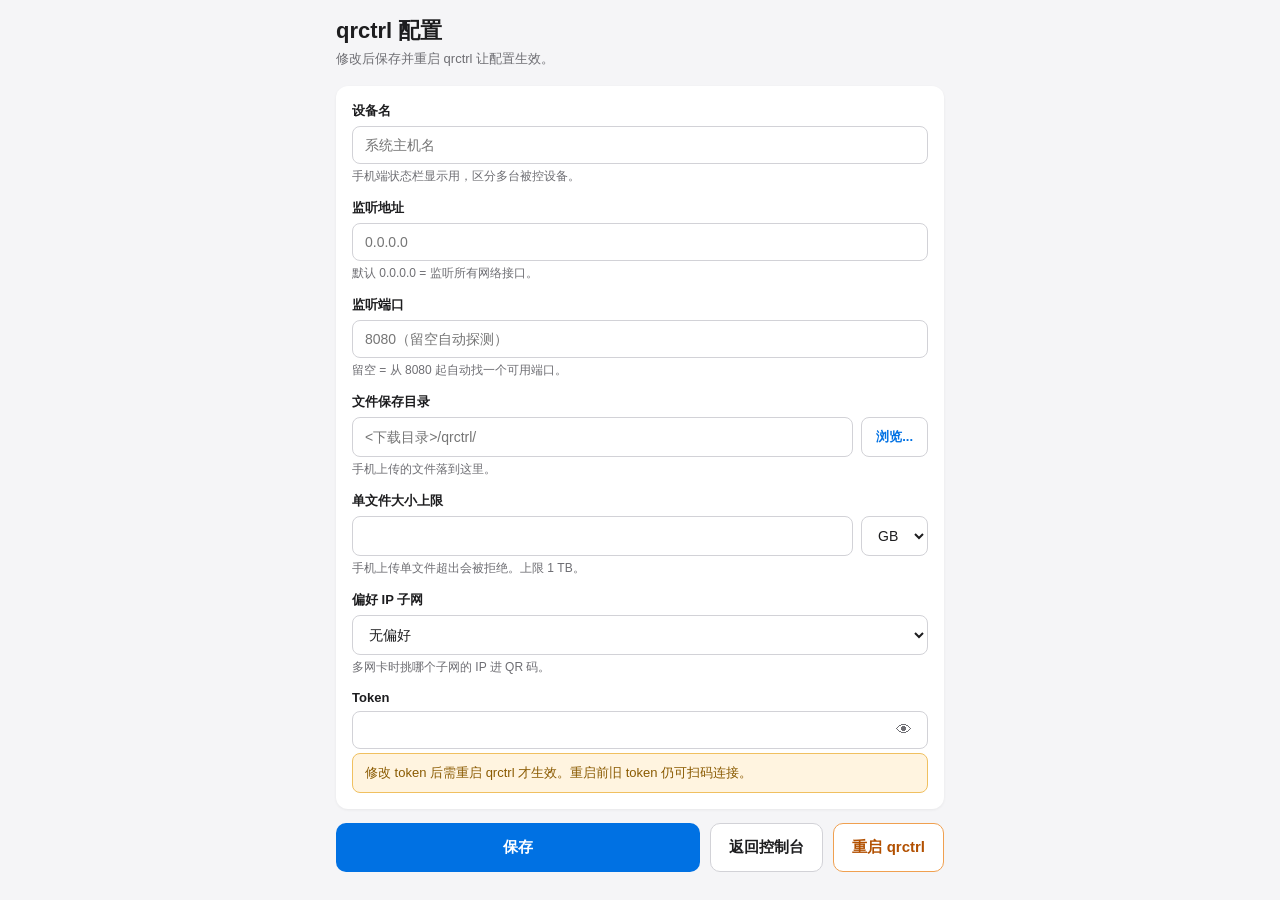
==== static/config.html @ e3c66080 "Add browser-based config page with restart-from-tray support 三层配置合并（built-in → config.toml → CLI），所有" ====
<!DOCTYPE html>
<html lang="zh-CN">
<head>
<meta charset="UTF-8">
<meta name="viewport" content="width=device-width, initial-scale=1.0">
<title>qrctrl 配置</title>
<style>
  * { box-sizing: border-box; margin: 0; padding: 0; }
  html, body { height: 100%; }
  body {
    font-family: -apple-system, BlinkMacSystemFont, "Segoe UI", Roboto, sans-serif;
    background: #f5f5f7;
    color: #1d1d1f;
    padding: 16px;
    max-width: 640px;
    margin: 0 auto;
  }
  h1 { font-size: 22px; margin-bottom: 4px; }
  .sub { color: #6e6e73; font-size: 13px; margin-bottom: 18px; }
  .card {
    background: #fff;
    border-radius: 12px;
    padding: 16px;
    margin-bottom: 14px;
    box-shadow: 0 1px 3px rgba(0,0,0,0.06);
  }
  .field { margin-bottom: 14px; }
  .field:last-child { margin-bottom: 0; }
  label {
    display: block;
    font-size: 13px;
    font-weight: 600;
    color: #1d1d1f;
    margin-bottom: 6px;
  }
  .hint { font-size: 12px; color: #6e6e73; margin-top: 4px; font-weight: 400; }
  input[type=text], input[type=number], input[type=password], select {
    width: 100%;
    padding: 10px 12px;
    border: 1px solid #d2d2d7;
    border-radius: 8px;
    font-size: 14px;
    background: #fff;
    color: #1d1d1f;
    font-family: inherit;
  }
  input:focus, select:focus { outline: none; border-color: #0071e3; }
  input.invalid { border-color: #d33; }
  .row { display: flex; gap: 8px; align-items: stretch; }
  .row > input { flex: 1; }
  .row > .btn-small { flex: 0 0 auto; }
  .btn-small {
    padding: 10px 14px;
    border: 1px solid #d2d2d7;
    background: #fff;
    color: #0071e3;
    font-weight: 600;
    font-size: 13px;
    border-radius: 8px;
    cursor: pointer;
  }
  .btn-small:active { background: #f0f0f5; }
  .btn-small:disabled { background: #f0f0f5; color: #aaa; cursor: not-allowed; border-color: #e5e5ea; }
  .inline-unit {
    display: flex; gap: 8px;
  }
  .inline-unit input { flex: 1; }
  .inline-unit select { flex: 0 0 auto; width: auto; }
  .token-row { position: relative; }
  .token-row .toggle {
    position: absolute;
    right: 8px; top: 50%;
    transform: translateY(-50%);
    background: none; border: none; cursor: pointer;
    font-size: 16px; color: #6e6e73;
    padding: 4px 8px;
  }
  .warning {
    background: #fff4e0;
    border: 1px solid #f0c060;
    color: #8a5a00;
    padding: 10px 12px;
    border-radius: 8px;
    font-size: 13px;
    margin-top: 4px;
  }
  .actions { display: flex; gap: 10px; margin-top: 4px; }
  .btn-primary {
    flex: 1;
    padding: 14px;
    background: #0071e3;
    color: #fff;
    border: none;
    border-radius: 10px;
    font-size: 15px;
    font-weight: 600;
    cursor: pointer;
  }
  .btn-primary:active { background: #005bb5; }
  .btn-primary:disabled { background: #aaa; cursor: not-allowed; }
  .btn-secondary {
    flex: 0 0 auto;
    padding: 14px 18px;
    background: #fff;
    color: #1d1d1f;
    border: 1px solid #d2d2d7;
    border-radius: 10px;
    font-size: 15px;
    font-weight: 600;
    text-decoration: none;
    display: inline-flex;
    align-items: center;
  }
  .btn-warning {
    flex: 0 0 auto;
    padding: 14px 18px;
    background: #fff;
    color: #b25000;
    border: 1px solid #f0a050;
    border-radius: 10px;
    font-size: 15px;
    font-weight: 600;
    cursor: pointer;
  }
  .btn-warning:hover { background: #fff4eb; }
  .btn-warning:disabled { color: #aaa; border-color: #ddd; background: #fafafa; cursor: not-allowed; }
  .banner {
    padding: 12px 14px;
    border-radius: 10px;
    background: #fff8d6;
    border: 1px solid #f0c060;
    color: #6a4a00;
    font-size: 13px;
    margin-bottom: 14px;
    display: none;
    line-height: 1.6;
  }
  .banner.show { display: block; }
  .banner a { color: #0071e3; word-break: break-all; }
  .banner .url { display: block; margin-top: 6px; font-family: ui-monospace, monospace; font-size: 12px; }

  /* 目录选择模态 */
  .modal-bg {
    position: fixed; inset: 0;
    background: rgba(0,0,0,0.4);
    display: none;
    z-index: 100;
    align-items: center;
    justify-content: center;
  }
  .modal-bg.show { display: flex; }
  .modal {
    background: #fff;
    border-radius: 12px;
    width: 90%; max-width: 540px;
    max-height: 80vh;
    display: flex;
    flex-direction: column;
    overflow: hidden;
  }
  .modal-header {
    padding: 10px 16px;
    border-bottom: 1px solid #e5e5ea;
    font-size: 14px;
    overflow-x: auto;
    overflow-y: hidden; /* 面包屑单行；overflow-x: auto 会把 visible 强制成 auto，需显式 hidden 避免误出纵向滚动条 */
    white-space: nowrap;
    display: flex;
    align-items: center;
    min-height: 28px;
  }
  #modal-breadcrumb { display: inline-flex; gap: 2px; align-items: center; }
  #modal-breadcrumb a {
    color: #0071e3; cursor: pointer; text-decoration: none;
    font-size: 13px;
    padding: 4px 8px;
    border-radius: 6px;
    transition: background 0.12s;
    user-select: none;
  }
  #modal-breadcrumb a:hover { background: #e8f1ff; }
  #modal-breadcrumb a:active { background: #d4e4ff; }
  /* 「此电脑」根入口：稍微突出，跟普通路径段区分 */
  #modal-breadcrumb a.root-link {
    font-weight: 600;
  }
  #modal-breadcrumb .sep { color: #aaa; font-size: 12px; padding: 0 2px; }
  .modal-body {
    flex: 1; overflow-y: auto;
    padding: 4px 0;
  }
  .dir-entry {
    padding: 12px 16px;
    font-size: 14px;
    cursor: pointer;
    display: flex;
    align-items: center;
    gap: 8px;
    border-bottom: 1px solid #f0f0f5;
  }
  .dir-entry:hover { background: #f0f0f5; }
  .dir-entry .icon { color: #6e6e73; }
  .dir-entry.empty { color: #999; cursor: default; }
  .dir-entry.empty:hover { background: transparent; }
  .modal-footer {
    padding: 12px 16px;
    border-top: 1px solid #e5e5ea;
    display: flex;
    gap: 10px;
    justify-content: space-between;
    align-items: center;
  }
  .modal-current {
    font-size: 12px; color: #6e6e73;
    flex: 1;
    overflow: hidden;
    text-overflow: ellipsis;
    white-space: nowrap;
  }
  .modal-actions { display: flex; gap: 8px; }
  .toast {
    position: fixed;
    bottom: 24px;
    left: 50%;
    transform: translateX(-50%);
    background: rgba(0,0,0,0.85);
    color: #fff;
    padding: 10px 18px;
    border-radius: 22px;
    font-size: 13px;
    z-index: 200;
    opacity: 0;
    transition: opacity 0.2s;
    pointer-events: none;
  }
  .toast.show { opacity: 1; }
</style>
</head>
<body>
<h1>qrctrl 配置</h1>
<div class="sub">修改后保存并重启 qrctrl 让配置生效。</div>

<div id="banner" class="banner"></div>

<div class="card">
  <div class="field">
    <label for="f-name">设备名</label>
    <input type="text" id="f-name" placeholder="系统主机名">
    <div class="hint">手机端状态栏显示用，区分多台被控设备。</div>
  </div>

  <div class="field">
    <label for="f-addr">监听地址</label>
    <input type="text" id="f-addr" placeholder="0.0.0.0">
    <div class="hint">默认 0.0.0.0 = 监听所有网络接口。</div>
  </div>

  <div class="field">
    <label for="f-port">监听端口</label>
    <input type="number" id="f-port" placeholder="8080（留空自动探测）" min="1" max="65535">
    <div class="hint" id="port-hint">留空 = 从 8080 起自动找一个可用端口。</div>
  </div>

  <div class="field">
    <label for="f-save-dir">文件保存目录</label>
    <div class="row">
      <input type="text" id="f-save-dir" placeholder="<下载目录>/qrctrl/">
      <button type="button" class="btn-small" id="browse-btn">浏览...</button>
    </div>
    <div class="hint">手机上传的文件落到这里。</div>
  </div>

  <div class="field">
    <label for="f-max-size">单文件大小上限</label>
    <div class="inline-unit">
      <input type="number" id="f-max-size" min="1">
      <select id="f-max-unit">
        <option value="KB">KB</option>
        <option value="MB">MB</option>
        <option value="GB" selected>GB</option>
      </select>
    </div>
    <div class="hint">手机上传单文件超出会被拒绝。上限 1 TB。</div>
  </div>

  <div class="field">
    <label for="f-prefer-ip">偏好 IP 子网</label>
    <select id="f-prefer-ip">
      <option value="">无偏好</option>
    </select>
    <div class="hint">多网卡时挑哪个子网的 IP 进 QR 码。</div>
  </div>

  <div class="field">
    <label for="f-token">Token</label>
    <div class="token-row">
      <input type="text" id="f-token" autocomplete="off" autocorrect="off" spellcheck="false" style="padding-right: 40px;">
      <button type="button" class="toggle" id="token-toggle">👁</button>
    </div>
    <div class="warning">修改 token 后需重启 qrctrl 才生效。重启前旧 token 仍可扫码连接。</div>
  </div>
</div>

<div class="actions">
  <button type="button" class="btn-primary" id="save-btn">保存</button>
  <a class="btn-secondary" id="back-link">返回控制台</a>
  <button type="button" class="btn-warning" id="restart-btn">重启 qrctrl</button>
</div>

<!-- 目录选择模态 -->
<div class="modal-bg" id="dir-modal">
  <div class="modal">
    <div class="modal-header" id="modal-breadcrumb"></div>
    <div class="modal-body" id="modal-entries"></div>
    <div class="modal-footer">
      <div class="modal-current" id="modal-current"></div>
      <div class="modal-actions">
        <button type="button" class="btn-small" id="modal-cancel">取消</button>
        <button type="button" class="btn-small" id="modal-select" style="background:#0071e3;color:#fff;border-color:#0071e3;">选择此目录</button>
      </div>
    </div>
  </div>
</div>

<div class="toast" id="toast"></div>

<script>
const initialToken = new URLSearchParams(location.search).get('t') || '';
let currentToken = initialToken;
let modalCurrentPath = null;

function showToast(msg, ms = 1800) {
  const el = document.getElementById('toast');
  el.textContent = msg;
  el.classList.add('show');
  clearTimeout(showToast._t);
  showToast._t = setTimeout(() => el.classList.remove('show'), ms);
}

function apiUrl(path, params = {}) {
  const u = new URL(path, location.origin);
  params.t = currentToken;
  for (const [k, v] of Object.entries(params)) {
    if (v !== undefined && v !== null) u.searchParams.set(k, v);
  }
  return u.toString();
}

async function fetchJson(url, opts) {
  const res = await fetch(url, opts);
  if (res.status === 401) {
    showToast('Token 失效，请从托盘菜单重新打开配置页');
    throw new Error('unauthorized');
  }
  return res;
}

// 把字节转成 {value, unit}，方便回填表单
function bytesToUnit(bytes) {
  if (bytes >= 1024 * 1024 * 1024 && bytes % (1024 * 1024 * 1024) === 0) {
    return { value: bytes / (1024 * 1024 * 1024), unit: 'GB' };
  }
  if (bytes >= 1024 * 1024 && bytes % (1024 * 1024) === 0) {
    return { value: bytes / (1024 * 1024), unit: 'MB' };
  }
  if (bytes >= 1024 && bytes % 1024 === 0) {
    return { value: bytes / 1024, unit: 'KB' };
  }
  return { value: bytes, unit: 'B' };
}

function unitToBytes(value, unit) {
  const v = Number(value);
  if (!Number.isFinite(v) || v <= 0) return 0;
  switch (unit) {
    case 'KB': return Math.floor(v * 1024);
    case 'MB': return Math.floor(v * 1024 * 1024);
    case 'GB': return Math.floor(v * 1024 * 1024 * 1024);
    default:   return Math.floor(v);
  }
}

async function loadConfig() {
  try {
    const res = await fetchJson(apiUrl('/api/config'));
    const cfg = await res.json();
    document.getElementById('f-name').value = cfg.name || '';
    document.getElementById('f-addr').value = cfg.addr || '';
    document.getElementById('f-port').value = cfg.port || '';
    document.getElementById('f-save-dir').value = cfg.save_dir || '';
    const ms = bytesToUnit(cfg.max_size || 0);
    document.getElementById('f-max-size').value = ms.value;
    document.getElementById('f-max-unit').value = ms.unit;
    document.getElementById('f-token').value = cfg.token || '';
    // prefer_ip 选中（loadLocalIps 已填充选项）
    const prefSel = document.getElementById('f-prefer-ip');
    const pref = cfg.prefer_ip || '';
    if (!pref || [...prefSel.options].some(o => o.value === pref)) {
      prefSel.value = pref;
    }
  } catch (e) {
    console.error(e);
  }
}

async function loadLocalIps(selectedPref) {
  try {
    const res = await fetchJson(apiUrl('/api/local_ips'));
    const ifs = await res.json();
    const sel = document.getElementById('f-prefer-ip');
    const cur = selectedPref || sel.value;
    sel.innerHTML = '<option value="">无偏好</option>';
    // 列出所有接口（不去重）：网卡名 + IP + CIDR，让用户一眼挑出想要的网卡。
    // 多个 IP 共享同一 prefer 前缀时它们指向同一个值（前缀过滤），但展示分开便于识别。
    for (const f of ifs) {
      const opt = document.createElement('option');
      opt.value = f.prefer;
      opt.textContent = `${f.name}  ·  ${f.ip}  (${f.cidr})`;
      sel.appendChild(opt);
    }
    if (cur && [...sel.options].some(o => o.value === cur)) {
      sel.value = cur;
    }
  } catch (e) {
    console.error(e);
  }
}

// ============= 端口可用性预检 =============
async function checkPort() {
  const portEl = document.getElementById('f-port');
  const hintEl = document.getElementById('port-hint');
  const addr = document.getElementById('f-addr').value.trim() || '0.0.0.0';
  const port = portEl.value.trim();
  if (!port) {
    portEl.classList.remove('invalid');
    hintEl.textContent = '留空 = 从 8080 起自动找一个可用端口。';
    hintEl.style.color = '';
    return;
  }
  try {
    const res = await fetchJson(apiUrl('/api/check_port', { addr, port }));
    const data = await res.json();
    if (data.free) {
      portEl.classList.remove('invalid');
      if (data.self) {
        hintEl.textContent = '当前 qrctrl 正在使用此端口';
        hintEl.style.color = '#6e6e73';
      } else {
        hintEl.textContent = '可用 ✓';
        hintEl.style.color = '#2cb24a';
      }
    } else {
      portEl.classList.add('invalid');
      hintEl.textContent = '该端口已被占用或权限不足';
      hintEl.style.color = '#d33';
    }
  } catch (e) { /* 忽略 */ }
}

// ============= 目录选择模态 =============
async function openDirPicker() {
  document.getElementById('dir-modal').classList.add('show');
  await navigateDir(null);
}

async function navigateDir(path) {
  try {
    const params = {};
    if (path) params.path = path;
    const res = await fetchJson(apiUrl('/api/list_dir', params));
    const data = await res.json();
    const isRoots = data.is_roots === true;

    // roots 视图下不更新 modalCurrentPath——「选择此目录」按钮也禁用，
    // 因为 roots 本身不是有效目录。保留上次的具体路径以便用户返回。
    if (!isRoots) {
      modalCurrentPath = data.current;
    }
    document.getElementById('modal-current').textContent = isRoots ? '此电脑' : data.current;
    // 选择按钮：roots 视图下禁用
    document.getElementById('modal-select').disabled = isRoots;

    // 面包屑（类 Finder 风格：用 › 分隔）
    const bcEl = document.getElementById('modal-breadcrumb');
    bcEl.innerHTML = '';

    // 分隔符工具：在两个元素之间插一个「 › 」
    const pushSep = () => {
      const s = document.createElement('span');
      s.className = 'sep';
      s.textContent = ' › ';
      bcEl.appendChild(s);
    };

    // 最前的「此电脑」入口（跨平台统一文案）
    const rootLink = document.createElement('a');
    rootLink.className = 'root-link';
    rootLink.textContent = '💻 此电脑';
    rootLink.onclick = (e) => { e.preventDefault(); navigateDir('roots'); };
    bcEl.appendChild(rootLink);

    if (!isRoots) {
      const isWin = data.current.includes('\\') || /^[A-Z]:/i.test(data.current);
      const sepChar = isWin ? '\\' : '/';
      const parts = data.current.split(/[\\/]/).filter(Boolean);

      // 逐段构造面包屑。Windows: parts[0] = "D:"，acc 起步 "D:\\"；
      // Unix: 第一个段是根下的第一级目录，acc 起步 "/<part>"。
      let acc = isWin ? (parts[0] + '\\') : '';
      for (let i = 0; i < parts.length; i++) {
        if (i > 0) {
          acc = acc.replace(/[\\/]$/, '') + sepChar + parts[i];
        } else if (!isWin) {
          acc = '/' + parts[i];
        }
        pushSep();
        const a = document.createElement('a');
        a.textContent = parts[i];
        const target = acc;
        a.onclick = (e) => { e.preventDefault(); navigateDir(target); };
        bcEl.appendChild(a);
      }
    }

    // 条目
    const bodyEl = document.getElementById('modal-entries');
    bodyEl.innerHTML = '';

    if (isRoots) {
      // 列盘符（Windows）或 `/`（Unix）。每个 entry 自带 path 字段。
      if (data.entries.length === 0) {
        const empty = document.createElement('div');
        empty.className = 'dir-entry empty';
        empty.textContent = '（未检测到可用盘符）';
        bodyEl.appendChild(empty);
      }
      for (const e of data.entries) {
        const el = document.createElement('div');
        el.className = 'dir-entry';
        el.innerHTML = '<span class="icon">💽</span> ' + e.name;
        el.onclick = () => navigateDir(e.path);
        bodyEl.appendChild(el);
      }
      return;
    }

    // 上级目录
    if (data.parent) {
      const el = document.createElement('div');
      el.className = 'dir-entry';
      el.innerHTML = '<span class="icon">📂</span> ..';
      el.onclick = () => navigateDir(data.parent);
      bodyEl.appendChild(el);
    }
    if (data.entries.length === 0 && !data.parent) {
      const empty = document.createElement('div');
      empty.className = 'dir-entry empty';
      empty.textContent = '（空）';
      bodyEl.appendChild(empty);
    }
    const isWin = data.current.includes('\\') || /^[A-Z]:/i.test(data.current);
    const sepChar = isWin ? '\\' : '/';
    for (const e of data.entries) {
      const el = document.createElement('div');
      el.className = 'dir-entry';
      el.innerHTML = '<span class="icon">📁</span> ' + e.name;
      el.onclick = () => navigateDir(data.current + sepChar + e.name);
      bodyEl.appendChild(el);
    }
  } catch (e) {
    showToast('读取目录失败');
  }
}

function closeDirPicker() {
  document.getElementById('dir-modal').classList.remove('show');
}

function selectDir() {
  if (modalCurrentPath) {
    document.getElementById('f-save-dir').value = modalCurrentPath;
  }
  closeDirPicker();
}

// ============= 收集表单 → POST =============
async function saveConfig() {
  const portRaw = document.getElementById('f-port').value.trim();
  const cfg = {
    name: document.getElementById('f-name').value.trim() || null,
    addr: document.getElementById('f-addr').value.trim() || null,
    port: portRaw ? Number(portRaw) : null,
    save_dir: document.getElementById('f-save-dir').value.trim() || null,
    max_size: unitToBytes(
      document.getElementById('f-max-size').value,
      document.getElementById('f-max-unit').value
    ),
    token: document.getElementById('f-token').value.trim() || null,
    prefer_ip: document.getElementById('f-prefer-ip').value || null,
  };

  const saveBtn = document.getElementById('save-btn');
  saveBtn.disabled = true;
  saveBtn.textContent = '保存中...';
  try {
    const res = await fetchJson(apiUrl('/api/config'), {
      method: 'POST',
      headers: { 'Content-Type': 'application/json' },
      body: JSON.stringify(cfg),
    });
    const data = await res.json();
    if (!data.ok) {
      showToast('保存失败：' + (data.error || '未知错误'), 3000);
      return;
    }
    // 所有字段都不 live-apply——只写文件，下次启动才生效。
    // 不再回 new_token：之前 token 改了会换前端内存里的 currentToken，
    // 但 state.token 不可变、后端鉴权仍用旧 token，导致后续 fetch 401。
    // 统一重启生效消除这个 bug。
    const banner = document.getElementById('banner');
    banner.innerHTML = '已保存。<strong>请点击「重启 qrctrl」让所有配置（包括 token）生效。</strong>重启前当前会话仍用旧配置工作。';
    banner.classList.add('show');
    showToast('已保存，请重启 qrctrl');
  } catch (e) {
    showToast('网络错误');
  } finally {
    saveBtn.disabled = false;
    saveBtn.textContent = '保存';
  }
}

// ============= 重启 qrctrl =============
// 流程：POST /api/restart → server 触发 tray 退出 + 自己 graceful shutdown →
// main 检测到 restart_flag=true 后 spawn 新进程接管 → 新进程 bind 同端口。
// fetch 大概率会因为 server 关闭而失败，这是预期内的。
// 之后轮询 /api/config 直到拿到任何 HTTP 响应（200 或 401）就算服务器回来了：
// - 200：旧 token 仍有效（用户没改 token 或改了又改回来）→ 自动刷新页面
// - 401：服务器回来了但旧 token 失效（用户改了 token）→ 提示用托盘菜单重进
async function restartQrctrl() {
  if (!confirm('确定要重启 qrctrl 吗？重启期间手机端会短暂断连，此页面也会暂时无响应。')) {
    return;
  }
  const restartBtn = document.getElementById('restart-btn');
  restartBtn.disabled = true;
  restartBtn.textContent = '正在重启...';

  const banner = document.getElementById('banner');
  banner.innerHTML = '<strong>正在重启 qrctrl...</strong>页面将在几秒后自动恢复。';
  banner.classList.add('show');

  // 发起重启请求（fetch 会因为 server 关闭而失败，预期内）
  try {
    await fetch(apiUrl('/api/restart'), { method: 'POST', cache: 'no-store' });
  } catch (e) {
    // 预期内：server 关闭导致 fetch 失败
  }

  // 给老进程退出 + 新进程 spawn + bind 一点时间，再开始轮询
  await new Promise(r => setTimeout(r, 1200));

  // 轮询上限 30 秒；只要拿到任何 HTTP 响应就说明服务器回来了
  const deadline = Date.now() + 30000;
  while (Date.now() < deadline) {
    try {
      const res = await fetch(apiUrl('/api/config'), { cache: 'no-store' });
      if (res.status === 200) {
        banner.innerHTML = '<strong>重启完成。</strong>正在刷新页面...';
        setTimeout(() => location.reload(), 500);
        return;
      }
      if (res.status === 401) {
        // 服务器回来了但 URL 里的 token 失效（用户改过 token）
        banner.innerHTML = '<strong>重启完成。</strong>Token 已变更，请通过托盘菜单「配置...」或重新扫码进入配置页。';
        restartBtn.textContent = '已重启';
        return;
      }
      // 其他状态码不应该出现，继续轮询
    } catch (e) {
      // 服务器还没起来，继续等
    }
    await new Promise(r => setTimeout(r, 1000));
  }

  banner.innerHTML = '<strong>重启超时。</strong>30 秒内未检测到 qrctrl 恢复，请检查托盘图标是否存在，或手动重新启动。';
  restartBtn.disabled = false;
  restartBtn.textContent = '重启 qrctrl';
}

// ============= 初始化 =============
function bindEvents() {
  document.getElementById('browse-btn').onclick = openDirPicker;
  document.getElementById('modal-cancel').onclick = closeDirPicker;
  document.getElementById('modal-select').onclick = selectDir;
  document.getElementById('save-btn').onclick = saveConfig;
  document.getElementById('restart-btn').onclick = restartQrctrl;
  document.getElementById('f-port').addEventListener('blur', checkPort);
  document.getElementById('f-addr').addEventListener('blur', checkPort);
  document.getElementById('token-toggle').onclick = () => {
    const el = document.getElementById('f-token');
    el.type = el.type === 'password' ? 'text' : 'password';
  };
  // 默认隐藏 token
  document.getElementById('f-token').type = 'password';
}

window.addEventListener('DOMContentLoaded', async () => {
  // 返回控制台链接（用初始 token，保存后如改了 token 会被 saveConfig 更新）
  const backUrl = new URL(location.pathname.replace('/config', '/'), location.origin);
  backUrl.searchParams.set('t', initialToken);
  document.getElementById('back-link').href = backUrl.toString();

  bindEvents();

  // 串行：先拉候选 IP 填充下拉框，再拉当前配置回填（确保 prefer_ip 选中状态不丢）
  await loadLocalIps();
  await loadConfig();
});
</script>
</body>
</html>
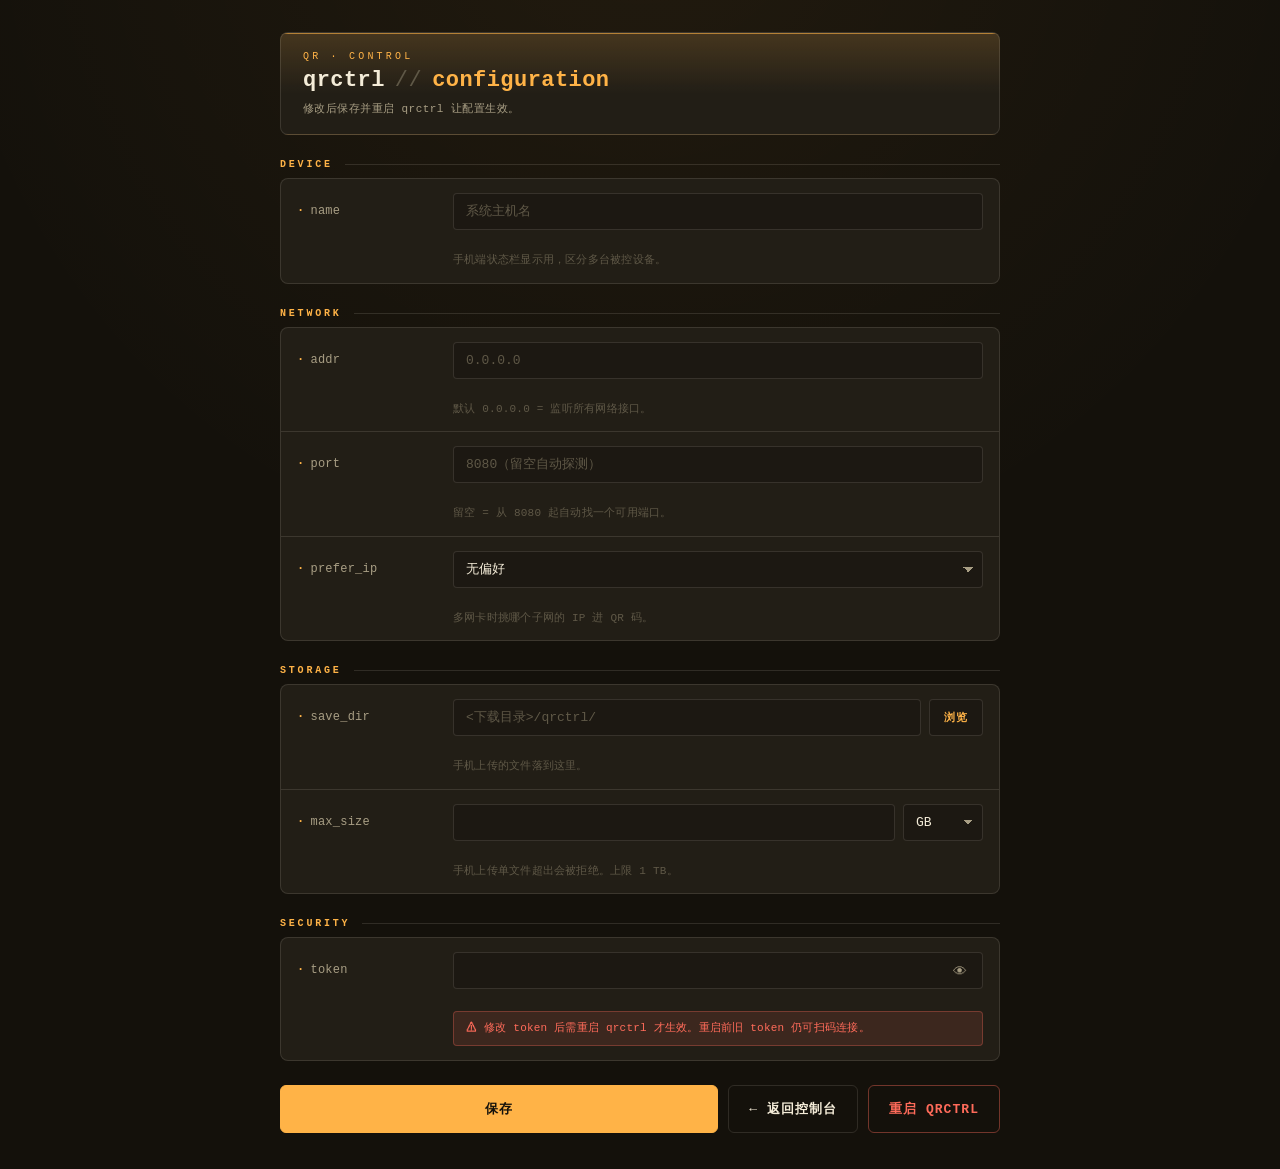
==== commit 1f9f9c40: "Redesign UI with Phosphor Terminal theme and dark/light toggle - New visual language: dark amber-on-" ====
--- a/static/config.html
+++ b/static/config.html
@@ -1,148 +1,468 @@
 <!DOCTYPE html>
-<html lang="zh-CN">
+<html lang="zh-CN" data-theme="__THEME__">
 <head>
 <meta charset="UTF-8">
 <meta name="viewport" content="width=device-width, initial-scale=1.0">
-<title>qrctrl 配置</title>
+<meta name="theme-color" content="#14110B">
+<title>qrctrl · CONFIG</title>
+<script>
+// 首屏主题解析（与 index.html 同思路）：服务端注入 __THEME__，"system" 在前端 resolve，
+// 避免闪烁。后续 loadConfig 拿到 theme 时会再应用一次（实际值一致，幂等）。
+(function () {
+  try {
+    var t = document.documentElement.getAttribute('data-theme') || 'system';
+    if (t === 'system' || !t) {
+      t = window.matchMedia('(prefers-color-scheme: light)').matches ? 'light' : 'dark';
+    }
+    document.documentElement.setAttribute('data-theme', t);
+  } catch (e) {}
+})();
+</script>
 <style>
+  /* ============================================================
+     qrctrl — Phosphor Terminal theme · Configuration console
+     与 index.html 共用视觉语言：暗色控制台 / 等宽 UI / 琥珀强调
+     ============================================================ */
+  :root {
+    --bg: #14110B;
+    --bg-elev: #1C1812;
+    --panel: #221E16;
+    --panel-hi: #2A251C;
+    --ink: #F4ECD8;
+    --ink-dim: #A89E84;
+    --ink-faint: #5F5847;
+    --amber: #FFB347;
+    --amber-hi: #FFC76A;
+    --amber-soft: rgba(255, 179, 71, 0.16);
+    --amber-glow: rgba(255, 179, 71, 0.45);
+    --cyan: #5BD1E0;
+    --red: #FF6B5A;
+    --red-soft: rgba(255, 107, 90, 0.12);
+    --green: #6BCB77;
+    --border: rgba(244, 236, 216, 0.12);
+    --border-hi: rgba(244, 236, 216, 0.22);
+    --border-amber: rgba(255, 179, 71, 0.45);
+
+    --font-mono: 'SF Mono', 'JetBrains Mono', 'Cascadia Mono', 'Consolas', 'Menlo', 'Source Code Pro', 'Courier New', monospace;
+    --font-sans: -apple-system, BlinkMacSystemFont, 'Segoe UI', system-ui, 'PingFang SC', 'Hiragino Sans GB', 'Microsoft YaHei', sans-serif;
+  }
+
+  /* ============================================================
+     亮色主题：暖纸 + 深琥珀
+     只覆盖变量，所有组件自动跟随。
+     ============================================================ */
+  :root[data-theme="light"] {
+    --bg: #F5F1E8;
+    --bg-elev: #EDE5D2;
+    --panel: #FFFFFF;
+    --panel-hi: #F0EAD8;
+    --ink: #2A1F0E;
+    --ink-dim: #6B5C45;
+    --ink-faint: #A89E84;
+    --amber: #B45E0A;
+    --amber-hi: #C97A1C;
+    --amber-soft: rgba(180, 94, 10, 0.10);
+    --amber-glow: rgba(180, 94, 10, 0.30);
+    --cyan: #2B7A8C;
+    --red: #C73E2F;
+    --red-soft: rgba(199, 62, 47, 0.10);
+    --green: #4A8E4F;
+    --border: rgba(42, 31, 14, 0.15);
+    --border-hi: rgba(42, 31, 14, 0.30);
+    --border-amber: rgba(180, 94, 10, 0.50);
+  }
+
+  @media (prefers-reduced-motion: reduce) {
+    *, *::before, *::after {
+      animation-duration: 0.01ms !important;
+      transition-duration: 0.01ms !important;
+    }
+  }
+
   * { box-sizing: border-box; margin: 0; padding: 0; }
-  html, body { height: 100%; }
+  /* 注意：不要给 body 设 height: 100%，否则在 box-sizing: border-box 下，
+     当内容撑满视口后 padding-bottom 会被挤出 body 边界之外，看起来底部没间距。
+     用 min-height: 100vh（见下方 body 规则）就够了。 */
   body {
-    font-family: -apple-system, BlinkMacSystemFont, "Segoe UI", Roboto, sans-serif;
-    background: #f5f5f7;
-    color: #1d1d1f;
-    padding: 16px;
-    max-width: 640px;
+    font-family: var(--font-sans);
+    background: var(--bg);
+    color: var(--ink);
+    /* 底部留白：PC 端 36px，iPhone 上叠加 safe-area-inset-bottom
+       避免按钮被 home indicator 横条遮挡。 */
+    padding: 32px 20px calc(36px + env(safe-area-inset-bottom, 0px));
+    min-height: 100vh;
+    background-image:
+      radial-gradient(circle at 50% -10%, rgba(255, 179, 71, 0.06) 0%, transparent 50%);
+    -webkit-font-smoothing: antialiased;
+  }
+  .wrap {
+    max-width: 720px;
     margin: 0 auto;
   }
-  h1 { font-size: 22px; margin-bottom: 4px; }
-  .sub { color: #6e6e73; font-size: 13px; margin-bottom: 18px; }
-  .card {
-    background: #fff;
-    border-radius: 12px;
-    padding: 16px;
-    margin-bottom: 14px;
-    box-shadow: 0 1px 3px rgba(0,0,0,0.06);
-  }
-  .field { margin-bottom: 14px; }
-  .field:last-child { margin-bottom: 0; }
-  label {
+
+  /* ====== Header / brand ====== */
+  .masthead {
+    border: 1px solid var(--border);
+    border-radius: 8px;
+    background:
+      linear-gradient(180deg, var(--amber-soft), transparent 60%),
+      var(--panel);
+    padding: 18px 22px;
+    margin-bottom: 24px;
+    position: relative;
+    overflow: hidden;
+  }
+  .masthead::before {
+    content: '';
+    position: absolute;
+    top: 0; left: 0; right: 0;
+    height: 1px;
+    background: var(--amber);
+    opacity: 0.6;
+  }
+  .masthead .eyebrow {
+    font-family: var(--font-mono);
+    font-size: 10px;
+    letter-spacing: 0.32em;
+    color: var(--amber);
+    text-transform: uppercase;
+    margin-bottom: 6px;
+  }
+  .masthead h1 {
+    font-family: var(--font-mono);
+    font-size: 22px;
+    font-weight: 700;
+    letter-spacing: 0.02em;
+    color: var(--ink);
+    display: flex;
+    align-items: baseline;
+    gap: 10px;
+    flex-wrap: wrap;
+  }
+  .masthead h1 .sep {
+    color: var(--ink-faint);
+    font-weight: 400;
+  }
+  .masthead h1 .module {
+    color: var(--amber);
+  }
+  .masthead .sub {
+    font-family: var(--font-mono);
+    font-size: 11px;
+    color: var(--ink-dim);
+    margin-top: 8px;
+    letter-spacing: 0.04em;
+  }
+
+  /* ====== Banner ====== */
+  .banner {
+    padding: 12px 14px;
+    border: 1px solid var(--border-amber);
+    background: linear-gradient(180deg, var(--amber-soft), transparent);
+    color: var(--ink);
+    font-family: var(--font-mono);
+    font-size: 12px;
+    line-height: 1.65;
+    letter-spacing: 0.02em;
+    border-radius: 6px;
+    margin-bottom: 18px;
+    display: none;
+    position: relative;
+  }
+  .banner::before {
+    content: '! NOTE';
     display: block;
-    font-size: 13px;
-    font-weight: 600;
-    color: #1d1d1f;
+    font-size: 10px;
+    letter-spacing: 0.2em;
+    color: var(--amber);
     margin-bottom: 6px;
-  }
-  .hint { font-size: 12px; color: #6e6e73; margin-top: 4px; font-weight: 400; }
+    font-weight: 700;
+  }
+  .banner.show { display: block; }
+  .banner a { color: var(--amber); word-break: break-all; }
+  .banner .url {
+    display: block;
+    margin-top: 6px;
+    font-family: var(--font-mono);
+    font-size: 11px;
+    color: var(--ink-dim);
+  }
+
+  /* ====== Section ====== */
+  .section {
+    margin-bottom: 24px;
+  }
+  .section-title {
+    font-family: var(--font-mono);
+    font-size: 10px;
+    letter-spacing: 0.28em;
+    text-transform: uppercase;
+    color: var(--amber);
+    margin-bottom: 8px;
+    display: flex;
+    align-items: center;
+    gap: 12px;
+    font-weight: 700;
+  }
+  .section-title::after {
+    content: '';
+    flex: 1;
+    height: 1px;
+    background: var(--border);
+  }
+  .section-body {
+    border: 1px solid var(--border);
+    border-radius: 8px;
+    background: var(--panel);
+    overflow: hidden;
+  }
+
+  /* ====== Field 行：左 label 右 input ====== */
+  .field {
+    display: grid;
+    grid-template-columns: 140px 1fr;
+    gap: 16px;
+    align-items: start;
+    padding: 14px 16px;
+    border-bottom: 1px solid var(--border);
+  }
+  .field:last-child { border-bottom: none; }
+  .field label {
+    font-family: var(--font-mono);
+    font-size: 12px;
+    color: var(--ink-dim);
+    letter-spacing: 0.02em;
+    padding-top: 11px;
+    text-transform: lowercase;
+  }
+  .field label::before {
+    content: '·';
+    color: var(--amber);
+    margin-right: 6px;
+    font-weight: 700;
+  }
+  .hint {
+    font-family: var(--font-mono);
+    font-size: 11px;
+    color: var(--ink-faint);
+    margin-top: 6px;
+    line-height: 1.5;
+    letter-spacing: 0.02em;
+    grid-column: 2;
+  }
+
+  /* 输入框：暗底 + 边框 */
   input[type=text], input[type=number], input[type=password], select {
     width: 100%;
     padding: 10px 12px;
-    border: 1px solid #d2d2d7;
-    border-radius: 8px;
-    font-size: 14px;
-    background: #fff;
-    color: #1d1d1f;
-    font-family: inherit;
-  }
-  input:focus, select:focus { outline: none; border-color: #0071e3; }
-  input.invalid { border-color: #d33; }
-  .row { display: flex; gap: 8px; align-items: stretch; }
-  .row > input { flex: 1; }
+    border: 1px solid var(--border);
+    border-radius: 4px;
+    font-size: 13px;
+    background: var(--bg-elev);
+    color: var(--ink);
+    font-family: var(--font-mono);
+    outline: none;
+    transition: border-color 0.15s, box-shadow 0.15s;
+  }
+  input::placeholder { color: var(--ink-faint); }
+  input:focus, select:focus {
+    border-color: var(--border-amber);
+    box-shadow: 0 0 0 1px var(--border-amber);
+  }
+  input.invalid {
+    border-color: var(--red);
+    box-shadow: 0 0 0 1px var(--red);
+  }
+  select {
+    appearance: none;
+    -webkit-appearance: none;
+    background-image: linear-gradient(45deg, transparent 50%, var(--ink-dim) 50%),
+                      linear-gradient(135deg, var(--ink-dim) 50%, transparent 50%);
+    background-position: calc(100% - 14px) 50%, calc(100% - 9px) 50%;
+    background-size: 5px 5px, 5px 5px;
+    background-repeat: no-repeat;
+    padding-right: 30px;
+    cursor: pointer;
+  }
+  select:focus {
+    background-image: linear-gradient(45deg, transparent 50%, var(--amber) 50%),
+                      linear-gradient(135deg, var(--amber) 50%, transparent 50%);
+  }
+  option {
+    background: var(--panel);
+    color: var(--ink);
+  }
+
+  /* 字段内的子布局 */
+  .row {
+    display: flex;
+    gap: 8px;
+    align-items: stretch;
+  }
+  .row > input { flex: 1; min-width: 0; }
   .row > .btn-small { flex: 0 0 auto; }
+
+  .inline-unit {
+    display: flex;
+    gap: 8px;
+  }
+  .inline-unit input { flex: 1; min-width: 0; }
+  .inline-unit select { flex: 0 0 auto; width: auto; min-width: 80px; }
+
   .btn-small {
     padding: 10px 14px;
-    border: 1px solid #d2d2d7;
-    background: #fff;
-    color: #0071e3;
+    border: 1px solid var(--border);
+    background: var(--bg-elev);
+    color: var(--amber);
+    font-family: var(--font-mono);
     font-weight: 600;
-    font-size: 13px;
-    border-radius: 8px;
+    font-size: 11px;
+    letter-spacing: 0.08em;
+    text-transform: uppercase;
+    border-radius: 4px;
     cursor: pointer;
-  }
-  .btn-small:active { background: #f0f0f5; }
-  .btn-small:disabled { background: #f0f0f5; color: #aaa; cursor: not-allowed; border-color: #e5e5ea; }
-  .inline-unit {
-    display: flex; gap: 8px;
-  }
-  .inline-unit input { flex: 1; }
-  .inline-unit select { flex: 0 0 auto; width: auto; }
+    transition: border-color 0.12s, background 0.12s;
+  }
+  .btn-small:hover {
+    border-color: var(--border-amber);
+    background: var(--panel-hi);
+  }
+  .btn-small:active { background: var(--panel-hi); }
+  .btn-small:disabled {
+    background: var(--bg-elev);
+    color: var(--ink-faint);
+    cursor: not-allowed;
+    border-color: var(--border);
+  }
+
+  /* token 行的密码显隐按钮 */
   .token-row { position: relative; }
   .token-row .toggle {
     position: absolute;
     right: 8px; top: 50%;
     transform: translateY(-50%);
-    background: none; border: none; cursor: pointer;
-    font-size: 16px; color: #6e6e73;
+    background: none;
+    border: none;
+    cursor: pointer;
+    font-size: 14px;
+    color: var(--ink-dim);
     padding: 4px 8px;
-  }
+    -webkit-tap-highlight-color: transparent;
+  }
+  .token-row .toggle:hover { color: var(--amber); }
+  .token-row input { padding-right: 40px !important; }
+
+  /* warning 提示 */
   .warning {
-    background: #fff4e0;
-    border: 1px solid #f0c060;
-    color: #8a5a00;
-    padding: 10px 12px;
-    border-radius: 8px;
-    font-size: 13px;
-    margin-top: 4px;
-  }
-  .actions { display: flex; gap: 10px; margin-top: 4px; }
+    background: var(--red-soft);
+    border: 1px solid rgba(255, 107, 90, 0.3);
+    color: var(--red);
+    padding: 8px 12px;
+    border-radius: 4px;
+    font-family: var(--font-mono);
+    font-size: 11px;
+    line-height: 1.5;
+    margin-top: 6px;
+    letter-spacing: 0.02em;
+    /* .field 是 140px 1fr 两列网格，warning 必须显式落到第 2 列（input 那列），
+       否则会被自动放进第 1 列（label 列），宽度只占 140px。 */
+    grid-column: 2;
+  }
+  .warning::before {
+    content: '⚠ ';
+    font-weight: 700;
+  }
+
+  /* ====== 底部 actions ====== */
+  .actions {
+    display: flex;
+    gap: 10px;
+    margin-top: 8px;
+    flex-wrap: wrap;
+  }
   .btn-primary {
     flex: 1;
-    padding: 14px;
-    background: #0071e3;
-    color: #fff;
-    border: none;
-    border-radius: 10px;
-    font-size: 15px;
-    font-weight: 600;
+    min-width: 140px;
+    padding: 14px 24px;
+    background: var(--amber);
+    color: var(--bg);
+    border: 1px solid var(--amber);
+    border-radius: 6px;
+    font-family: var(--font-mono);
+    font-size: 13px;
+    font-weight: 700;
+    letter-spacing: 0.12em;
+    text-transform: uppercase;
     cursor: pointer;
-  }
-  .btn-primary:active { background: #005bb5; }
-  .btn-primary:disabled { background: #aaa; cursor: not-allowed; }
+    transition: background 0.12s, box-shadow 0.12s;
+  }
+  .btn-primary:hover {
+    background: var(--amber-hi);
+    box-shadow: 0 0 24px -4px var(--amber-glow);
+  }
+  .btn-primary:active { background: var(--amber-hi); }
+  .btn-primary:disabled {
+    background: var(--panel);
+    color: var(--ink-faint);
+    border-color: var(--border);
+    cursor: not-allowed;
+    box-shadow: none;
+  }
   .btn-secondary {
     flex: 0 0 auto;
-    padding: 14px 18px;
-    background: #fff;
-    color: #1d1d1f;
-    border: 1px solid #d2d2d7;
-    border-radius: 10px;
-    font-size: 15px;
+    padding: 14px 20px;
+    background: transparent;
+    color: var(--ink);
+    border: 1px solid var(--border);
+    border-radius: 6px;
+    font-family: var(--font-mono);
+    font-size: 13px;
     font-weight: 600;
+    letter-spacing: 0.08em;
+    text-transform: uppercase;
     text-decoration: none;
     display: inline-flex;
     align-items: center;
+    justify-content: center;
+    text-align: center;
+    transition: border-color 0.12s, color 0.12s;
+  }
+  .btn-secondary:hover {
+    color: var(--amber);
+    border-color: var(--border-amber);
   }
   .btn-warning {
     flex: 0 0 auto;
-    padding: 14px 18px;
-    background: #fff;
-    color: #b25000;
-    border: 1px solid #f0a050;
-    border-radius: 10px;
-    font-size: 15px;
-    font-weight: 600;
+    padding: 14px 20px;
+    background: transparent;
+    color: var(--red);
+    border: 1px solid rgba(255, 107, 90, 0.4);
+    border-radius: 6px;
+    font-family: var(--font-mono);
+    font-size: 13px;
+    font-weight: 700;
+    letter-spacing: 0.08em;
+    text-transform: uppercase;
     cursor: pointer;
-  }
-  .btn-warning:hover { background: #fff4eb; }
-  .btn-warning:disabled { color: #aaa; border-color: #ddd; background: #fafafa; cursor: not-allowed; }
-  .banner {
-    padding: 12px 14px;
-    border-radius: 10px;
-    background: #fff8d6;
-    border: 1px solid #f0c060;
-    color: #6a4a00;
-    font-size: 13px;
-    margin-bottom: 14px;
-    display: none;
-    line-height: 1.6;
-  }
-  .banner.show { display: block; }
-  .banner a { color: #0071e3; word-break: break-all; }
-  .banner .url { display: block; margin-top: 6px; font-family: ui-monospace, monospace; font-size: 12px; }
-
-  /* 目录选择模态 */
+    transition: background 0.12s, border-color 0.12s;
+  }
+  .btn-warning:hover {
+    background: var(--red-soft);
+    border-color: var(--red);
+  }
+  .btn-warning:disabled {
+    color: var(--ink-faint);
+    border-color: var(--border);
+    background: transparent;
+    cursor: not-allowed;
+  }
+
+  /* ====== 目录选择模态 ====== */
   .modal-bg {
     position: fixed; inset: 0;
-    background: rgba(0,0,0,0.4);
+    background: rgba(20, 17, 11, 0.88);
+    backdrop-filter: blur(6px);
+    -webkit-backdrop-filter: blur(6px);
     display: none;
     z-index: 100;
     align-items: center;
@@ -150,162 +470,260 @@
   }
   .modal-bg.show { display: flex; }
   .modal {
-    background: #fff;
-    border-radius: 12px;
-    width: 90%; max-width: 540px;
+    background: var(--panel);
+    border: 1px solid var(--border-amber);
+    border-radius: 8px;
+    width: 90%; max-width: 580px;
     max-height: 80vh;
     display: flex;
     flex-direction: column;
     overflow: hidden;
+    box-shadow: 0 12px 60px rgba(0,0,0,0.5), 0 0 40px -10px var(--amber-glow);
   }
   .modal-header {
-    padding: 10px 16px;
-    border-bottom: 1px solid #e5e5ea;
-    font-size: 14px;
+    padding: 12px 16px;
+    border-bottom: 1px solid var(--border);
+    background: linear-gradient(180deg, var(--amber-soft), transparent);
     overflow-x: auto;
-    overflow-y: hidden; /* 面包屑单行；overflow-x: auto 会把 visible 强制成 auto，需显式 hidden 避免误出纵向滚动条 */
+    overflow-y: hidden;
     white-space: nowrap;
     display: flex;
     align-items: center;
-    min-height: 28px;
+    min-height: 32px;
   }
   #modal-breadcrumb { display: inline-flex; gap: 2px; align-items: center; }
   #modal-breadcrumb a {
-    color: #0071e3; cursor: pointer; text-decoration: none;
-    font-size: 13px;
+    color: var(--ink-dim);
+    cursor: pointer;
+    text-decoration: none;
+    font-family: var(--font-mono);
+    font-size: 12px;
     padding: 4px 8px;
-    border-radius: 6px;
-    transition: background 0.12s;
+    border-radius: 4px;
+    transition: background 0.12s, color 0.12s;
     user-select: none;
   }
-  #modal-breadcrumb a:hover { background: #e8f1ff; }
-  #modal-breadcrumb a:active { background: #d4e4ff; }
-  /* 「此电脑」根入口：稍微突出，跟普通路径段区分 */
+  #modal-breadcrumb a:hover {
+    background: var(--bg-elev);
+    color: var(--amber);
+  }
+  #modal-breadcrumb a:active {
+    background: var(--panel-hi);
+  }
+  /* 「此电脑」根入口 */
   #modal-breadcrumb a.root-link {
-    font-weight: 600;
-  }
-  #modal-breadcrumb .sep { color: #aaa; font-size: 12px; padding: 0 2px; }
+    font-weight: 700;
+    color: var(--amber);
+  }
+  #modal-breadcrumb .sep {
+    color: var(--ink-faint);
+    font-family: var(--font-mono);
+    font-size: 11px;
+    padding: 0 2px;
+  }
   .modal-body {
     flex: 1; overflow-y: auto;
     padding: 4px 0;
   }
   .dir-entry {
     padding: 12px 16px;
-    font-size: 14px;
+    font-family: var(--font-mono);
+    font-size: 13px;
     cursor: pointer;
     display: flex;
     align-items: center;
-    gap: 8px;
-    border-bottom: 1px solid #f0f0f5;
-  }
-  .dir-entry:hover { background: #f0f0f5; }
-  .dir-entry .icon { color: #6e6e73; }
-  .dir-entry.empty { color: #999; cursor: default; }
-  .dir-entry.empty:hover { background: transparent; }
+    gap: 10px;
+    border-bottom: 1px solid var(--border);
+    color: var(--ink);
+    transition: background 0.1s, color 0.1s;
+  }
+  .dir-entry:hover {
+    background: var(--bg-elev);
+    color: var(--amber);
+  }
+  .dir-entry .icon { color: var(--ink-dim); font-size: 14px; }
+  .dir-entry:hover .icon { color: var(--amber); }
+  .dir-entry.empty {
+    color: var(--ink-faint);
+    cursor: default;
+  }
+  .dir-entry.empty:hover {
+    background: transparent;
+    color: var(--ink-faint);
+  }
+  .dir-entry.empty:hover .icon { color: var(--ink-faint); }
   .modal-footer {
     padding: 12px 16px;
-    border-top: 1px solid #e5e5ea;
+    border-top: 1px solid var(--border);
     display: flex;
     gap: 10px;
     justify-content: space-between;
     align-items: center;
+    background: var(--bg-elev);
   }
   .modal-current {
-    font-size: 12px; color: #6e6e73;
+    font-family: var(--font-mono);
+    font-size: 11px;
+    color: var(--ink-dim);
     flex: 1;
     overflow: hidden;
     text-overflow: ellipsis;
     white-space: nowrap;
+    letter-spacing: 0.02em;
   }
   .modal-actions { display: flex; gap: 8px; }
+  #modal-select {
+    background: var(--amber);
+    color: var(--bg);
+    border-color: var(--amber);
+    font-weight: 700;
+  }
+  #modal-select:hover {
+    background: var(--amber-hi);
+    color: var(--bg);
+    border-color: var(--amber-hi);
+  }
+
+  /* ====== Toast ====== */
   .toast {
     position: fixed;
     bottom: 24px;
     left: 50%;
     transform: translateX(-50%);
-    background: rgba(0,0,0,0.85);
-    color: #fff;
+    background: var(--panel);
+    color: var(--ink);
+    border: 1px solid var(--border-amber);
     padding: 10px 18px;
-    border-radius: 22px;
-    font-size: 13px;
+    border-radius: 6px;
+    font-family: var(--font-mono);
+    font-size: 12px;
+    letter-spacing: 0.02em;
     z-index: 200;
     opacity: 0;
+    pointer-events: none;
     transition: opacity 0.2s;
-    pointer-events: none;
+    box-shadow: 0 4px 20px rgba(0,0,0,0.4), 0 0 24px -8px var(--amber-glow);
   }
   .toast.show { opacity: 1; }
+
+  /* ====== 窄屏响应 ====== */
+  @media (max-width: 600px) {
+    body { padding: 16px 12px calc(28px + env(safe-area-inset-bottom, 0px)); }
+    .field {
+      grid-template-columns: 1fr;
+      gap: 6px;
+      padding: 12px 14px;
+    }
+    .field label { padding-top: 0; }
+    .hint, .warning { grid-column: 1; }
+    .masthead h1 { font-size: 18px; }
+    .actions { flex-direction: column; }
+    .btn-primary, .btn-secondary, .btn-warning {
+      flex: 1;
+      width: 100%;
+    }
+  }
 </style>
 </head>
 <body>
-<h1>qrctrl 配置</h1>
-<div class="sub">修改后保存并重启 qrctrl 让配置生效。</div>
+<div class="wrap">
+
+<div class="masthead">
+  <div class="eyebrow">QR · CONTROL</div>
+  <h1>qrctrl <span class="sep">//</span> <span class="module">configuration</span></h1>
+  <div class="sub">修改后保存并重启 qrctrl 让配置生效。</div>
+</div>
 
 <div id="banner" class="banner"></div>
 
-<div class="card">
-  <div class="field">
-    <label for="f-name">设备名</label>
-    <input type="text" id="f-name" placeholder="系统主机名">
-    <div class="hint">手机端状态栏显示用，区分多台被控设备。</div>
-  </div>
-
-  <div class="field">
-    <label for="f-addr">监听地址</label>
-    <input type="text" id="f-addr" placeholder="0.0.0.0">
-    <div class="hint">默认 0.0.0.0 = 监听所有网络接口。</div>
-  </div>
-
-  <div class="field">
-    <label for="f-port">监听端口</label>
-    <input type="number" id="f-port" placeholder="8080（留空自动探测）" min="1" max="65535">
-    <div class="hint" id="port-hint">留空 = 从 8080 起自动找一个可用端口。</div>
-  </div>
-
-  <div class="field">
-    <label for="f-save-dir">文件保存目录</label>
-    <div class="row">
-      <input type="text" id="f-save-dir" placeholder="<下载目录>/qrctrl/">
-      <button type="button" class="btn-small" id="browse-btn">浏览...</button>
+<!-- ============ 设备 ============ -->
+<div class="section">
+  <div class="section-title">Device</div>
+  <div class="section-body">
+    <div class="field">
+      <label for="f-name">name</label>
+      <input type="text" id="f-name" placeholder="系统主机名">
+      <div class="hint">手机端状态栏显示用，区分多台被控设备。</div>
     </div>
-    <div class="hint">手机上传的文件落到这里。</div>
-  </div>
-
-  <div class="field">
-    <label for="f-max-size">单文件大小上限</label>
-    <div class="inline-unit">
-      <input type="number" id="f-max-size" min="1">
-      <select id="f-max-unit">
-        <option value="KB">KB</option>
-        <option value="MB">MB</option>
-        <option value="GB" selected>GB</option>
-      </select>
-    </div>
-    <div class="hint">手机上传单文件超出会被拒绝。上限 1 TB。</div>
-  </div>
-
-  <div class="field">
-    <label for="f-prefer-ip">偏好 IP 子网</label>
-    <select id="f-prefer-ip">
-      <option value="">无偏好</option>
-    </select>
-    <div class="hint">多网卡时挑哪个子网的 IP 进 QR 码。</div>
-  </div>
-
-  <div class="field">
-    <label for="f-token">Token</label>
-    <div class="token-row">
-      <input type="text" id="f-token" autocomplete="off" autocorrect="off" spellcheck="false" style="padding-right: 40px;">
-      <button type="button" class="toggle" id="token-toggle">👁</button>
-    </div>
-    <div class="warning">修改 token 后需重启 qrctrl 才生效。重启前旧 token 仍可扫码连接。</div>
   </div>
 </div>
 
+<!-- ============ 网络 ============ -->
+<div class="section">
+  <div class="section-title">Network</div>
+  <div class="section-body">
+    <div class="field">
+      <label for="f-addr">addr</label>
+      <input type="text" id="f-addr" placeholder="0.0.0.0">
+      <div class="hint">默认 0.0.0.0 = 监听所有网络接口。</div>
+    </div>
+
+    <div class="field">
+      <label for="f-port">port</label>
+      <input type="number" id="f-port" placeholder="8080（留空自动探测）" min="1" max="65535">
+      <div class="hint" id="port-hint">留空 = 从 8080 起自动找一个可用端口。</div>
+    </div>
+
+    <div class="field">
+      <label for="f-prefer-ip">prefer_ip</label>
+      <select id="f-prefer-ip">
+        <option value="">无偏好</option>
+      </select>
+      <div class="hint">多网卡时挑哪个子网的 IP 进 QR 码。</div>
+    </div>
+  </div>
+</div>
+
+<!-- ============ 存储 ============ -->
+<div class="section">
+  <div class="section-title">Storage</div>
+  <div class="section-body">
+    <div class="field">
+      <label for="f-save-dir">save_dir</label>
+      <div class="row">
+        <input type="text" id="f-save-dir" placeholder="<下载目录>/qrctrl/">
+        <button type="button" class="btn-small" id="browse-btn">浏览</button>
+      </div>
+      <div class="hint">手机上传的文件落到这里。</div>
+    </div>
+
+    <div class="field">
+      <label for="f-max-size">max_size</label>
+      <div class="inline-unit">
+        <input type="number" id="f-max-size" min="1">
+        <select id="f-max-unit">
+          <option value="KB">KB</option>
+          <option value="MB">MB</option>
+          <option value="GB" selected>GB</option>
+        </select>
+      </div>
+      <div class="hint">手机上传单文件超出会被拒绝。上限 1 TB。</div>
+    </div>
+  </div>
+</div>
+
+<!-- ============ 安全 ============ -->
+<div class="section">
+  <div class="section-title">Security</div>
+  <div class="section-body">
+    <div class="field">
+      <label for="f-token">token</label>
+      <div class="token-row">
+        <input type="text" id="f-token" autocomplete="off" autocorrect="off" spellcheck="false">
+        <button type="button" class="toggle" id="token-toggle" aria-label="显隐 token">👁</button>
+      </div>
+      <div class="warning">修改 token 后需重启 qrctrl 才生效。重启前旧 token 仍可扫码连接。</div>
+    </div>
+  </div>
+</div>
+
 <div class="actions">
   <button type="button" class="btn-primary" id="save-btn">保存</button>
-  <a class="btn-secondary" id="back-link">返回控制台</a>
+  <a class="btn-secondary" id="back-link">← 返回控制台</a>
   <button type="button" class="btn-warning" id="restart-btn">重启 qrctrl</button>
 </div>
+
+</div><!-- /.wrap -->
 
 <!-- 目录选择模态 -->
 <div class="modal-bg" id="dir-modal">
@@ -316,7 +734,7 @@
       <div class="modal-current" id="modal-current"></div>
       <div class="modal-actions">
         <button type="button" class="btn-small" id="modal-cancel">取消</button>
-        <button type="button" class="btn-small" id="modal-select" style="background:#0071e3;color:#fff;border-color:#0071e3;">选择此目录</button>
+        <button type="button" class="btn-small" id="modal-select">选择此目录</button>
       </div>
     </div>
   </div>
@@ -328,6 +746,8 @@
 const initialToken = new URLSearchParams(location.search).get('t') || '';
 let currentToken = initialToken;
 let modalCurrentPath = null;
+// 当前主题偏好（"dark"/"light"/"system"），用于系统主题变化时判断是否需要跟随。
+let currentThemePref = document.documentElement.getAttribute('data-theme') || 'system';
 
 function showToast(msg, ms = 1800) {
   const el = document.getElementById('toast');
@@ -398,9 +818,31 @@
     if (!pref || [...prefSel.options].some(o => o.value === pref)) {
       prefSel.value = pref;
     }
+    // 应用主题：cfg.theme 可能是 "dark"/"light"/"system"（或缺失 → system 跟随系统）。
+    // 与首屏 inline script 一致——这里再次应用是冗余但幂等的，主要给后端被改后的情况兜底。
+    applyTheme(cfg.theme || 'system');
   } catch (e) {
     console.error(e);
   }
+}
+
+// 主题应用：system 用 prefers-color-scheme 解析，其他直接用。
+function applyTheme(theme) {
+  currentThemePref = theme || 'system';
+  let resolved = theme;
+  if (theme === 'system' || !theme) {
+    resolved = window.matchMedia('(prefers-color-scheme: light)').matches ? 'light' : 'dark';
+  }
+  document.documentElement.setAttribute('data-theme', resolved);
+}
+
+// 系统主题变化时，仅当用户偏好为 system 时跟随。否则保持用户显式选择。
+if (window.matchMedia) {
+  window.matchMedia('(prefers-color-scheme: light)').addEventListener('change', () => {
+    if (currentThemePref === 'system') {
+      applyTheme('system');
+    }
+  });
 }
 
 async function loadLocalIps(selectedPref) {
@@ -444,16 +886,16 @@
     if (data.free) {
       portEl.classList.remove('invalid');
       if (data.self) {
-        hintEl.textContent = '当前 qrctrl 正在使用此端口';
-        hintEl.style.color = '#6e6e73';
+        hintEl.textContent = '· 当前 qrctrl 正在使用此端口';
+        hintEl.style.color = 'var(--cyan)';
       } else {
-        hintEl.textContent = '可用 ✓';
-        hintEl.style.color = '#2cb24a';
+        hintEl.textContent = '✓ 可用';
+        hintEl.style.color = 'var(--amber)';
       }
     } else {
       portEl.classList.add('invalid');
-      hintEl.textContent = '该端口已被占用或权限不足';
-      hintEl.style.color = '#d33';
+      hintEl.textContent = '✗ 该端口已被占用或权限不足';
+      hintEl.style.color = 'var(--red)';
     }
   } catch (e) { /* 忽略 */ }
 }
@@ -489,7 +931,7 @@
     const pushSep = () => {
       const s = document.createElement('span');
       s.className = 'sep';
-      s.textContent = ' › ';
+      s.textContent = '›';
       bcEl.appendChild(s);
     };
 
@@ -549,7 +991,7 @@
     if (data.parent) {
       const el = document.createElement('div');
       el.className = 'dir-entry';
-      el.innerHTML = '<span class="icon">📂</span> ..';
+      el.innerHTML = '<span class="icon">↑</span> ..';
       el.onclick = () => navigateDir(data.parent);
       bodyEl.appendChild(el);
     }
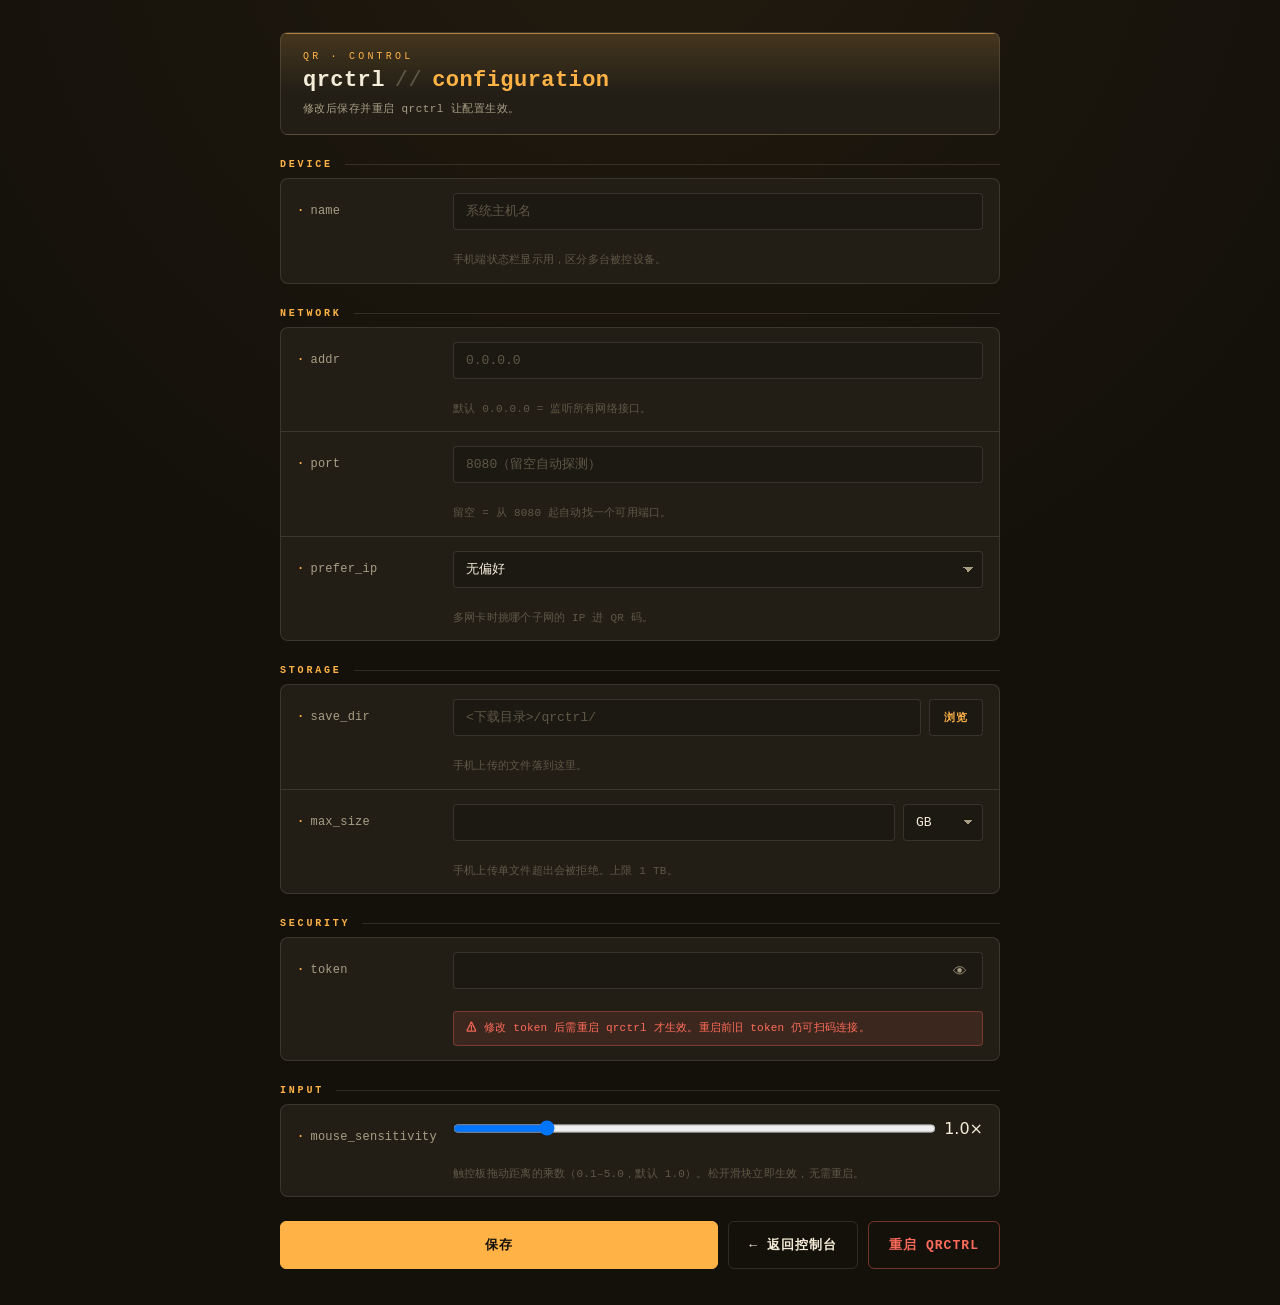
==== commit ec71e1e3: "Add mouse sensitivity slider and device name in page title Mouse sensitivity: backend-only multiplie" ====
--- a/static/config.html
+++ b/static/config.html
@@ -717,6 +717,21 @@
   </div>
 </div>
 
+<!-- ============ 输入 ============ -->
+<div class="section">
+  <div class="section-title">Input</div>
+  <div class="section-body">
+    <div class="field">
+      <label for="f-mouse-sens">mouse_sensitivity</label>
+      <div class="inline-unit">
+        <input type="range" id="f-mouse-sens" min="0.1" max="5.0" step="0.1" value="1.0">
+        <output id="f-mouse-sens-val" for="f-mouse-sens">1.0×</output>
+      </div>
+      <div class="hint">触控板拖动距离的乘数（0.1–5.0，默认 1.0）。松开滑块立即生效，无需重启。</div>
+    </div>
+  </div>
+</div>
+
 <div class="actions">
   <button type="button" class="btn-primary" id="save-btn">保存</button>
   <a class="btn-secondary" id="back-link">← 返回控制台</a>
@@ -812,6 +827,10 @@
     document.getElementById('f-max-size').value = ms.value;
     document.getElementById('f-max-unit').value = ms.unit;
     document.getElementById('f-token').value = cfg.token || '';
+    // mouse_sensitivity：clamp 到 [0.1, 5.0]，缺失时默认 1.0
+    const sens = Math.min(5.0, Math.max(0.1, Number(cfg.mouse_sensitivity) || 1.0));
+    document.getElementById('f-mouse-sens').value = sens;
+    document.getElementById('f-mouse-sens-val').textContent = sens.toFixed(1) + '×';
     // prefer_ip 选中（loadLocalIps 已填充选项）
     const prefSel = document.getElementById('f-prefer-ip');
     const pref = cfg.prefer_ip || '';
@@ -1040,6 +1059,9 @@
     ),
     token: document.getElementById('f-token').value.trim() || null,
     prefer_ip: document.getElementById('f-prefer-ip').value || null,
+    // 灵敏度已通过 /api/mouse_sensitivity live-apply 写过文件，这里只是带着避免
+    // set_config_handler 的 save(&payload) 把 None 写回成缺失字段（会擦掉之前 live-apply 的值）
+    mouse_sensitivity: Number(document.getElementById('f-mouse-sens').value),
   };
 
   const saveBtn = document.getElementById('save-btn');
@@ -1138,6 +1160,36 @@
   document.getElementById('restart-btn').onclick = restartQrctrl;
   document.getElementById('f-port').addEventListener('blur', checkPort);
   document.getElementById('f-addr').addEventListener('blur', checkPort);
+
+  // 灵敏度滑块：input 时实时更新数值显示，change（松开）时 POST 后端 live-apply
+  const sensEl = document.getElementById('f-mouse-sens');
+  const sensVal = document.getElementById('f-mouse-sens-val');
+  sensEl.addEventListener('input', () => {
+    sensVal.textContent = Number(sensEl.value).toFixed(1) + '×';
+  });
+  sensEl.addEventListener('change', setMouseSensitivity);
+}
+
+// 触控板灵敏度 live-apply：直接 POST /api/mouse_sensitivity，后端立即改 state + 写文件。
+// 不走 saveConfig 路径——那条路径所有字段都要重启生效，灵敏度不需要。
+async function setMouseSensitivity() {
+  const v = Number(document.getElementById('f-mouse-sens').value);
+  try {
+    const res = await fetchJson(apiUrl('/api/mouse_sensitivity'), {
+      method: 'POST',
+      headers: { 'Content-Type': 'application/json' },
+      body: JSON.stringify({ mouse_sensitivity: v }),
+    });
+    const r = await res.json();
+    if (!r.ok) {
+      showToast('保存失败：' + (r.error || '未知错误'));
+      // 失败时回滚到后端当前值
+      await loadConfig();
+    }
+  } catch (e) {
+    showToast('网络错误：' + e.message);
+  }
+}
   document.getElementById('token-toggle').onclick = () => {
     const el = document.getElementById('f-token');
     el.type = el.type === 'password' ? 'text' : 'password';
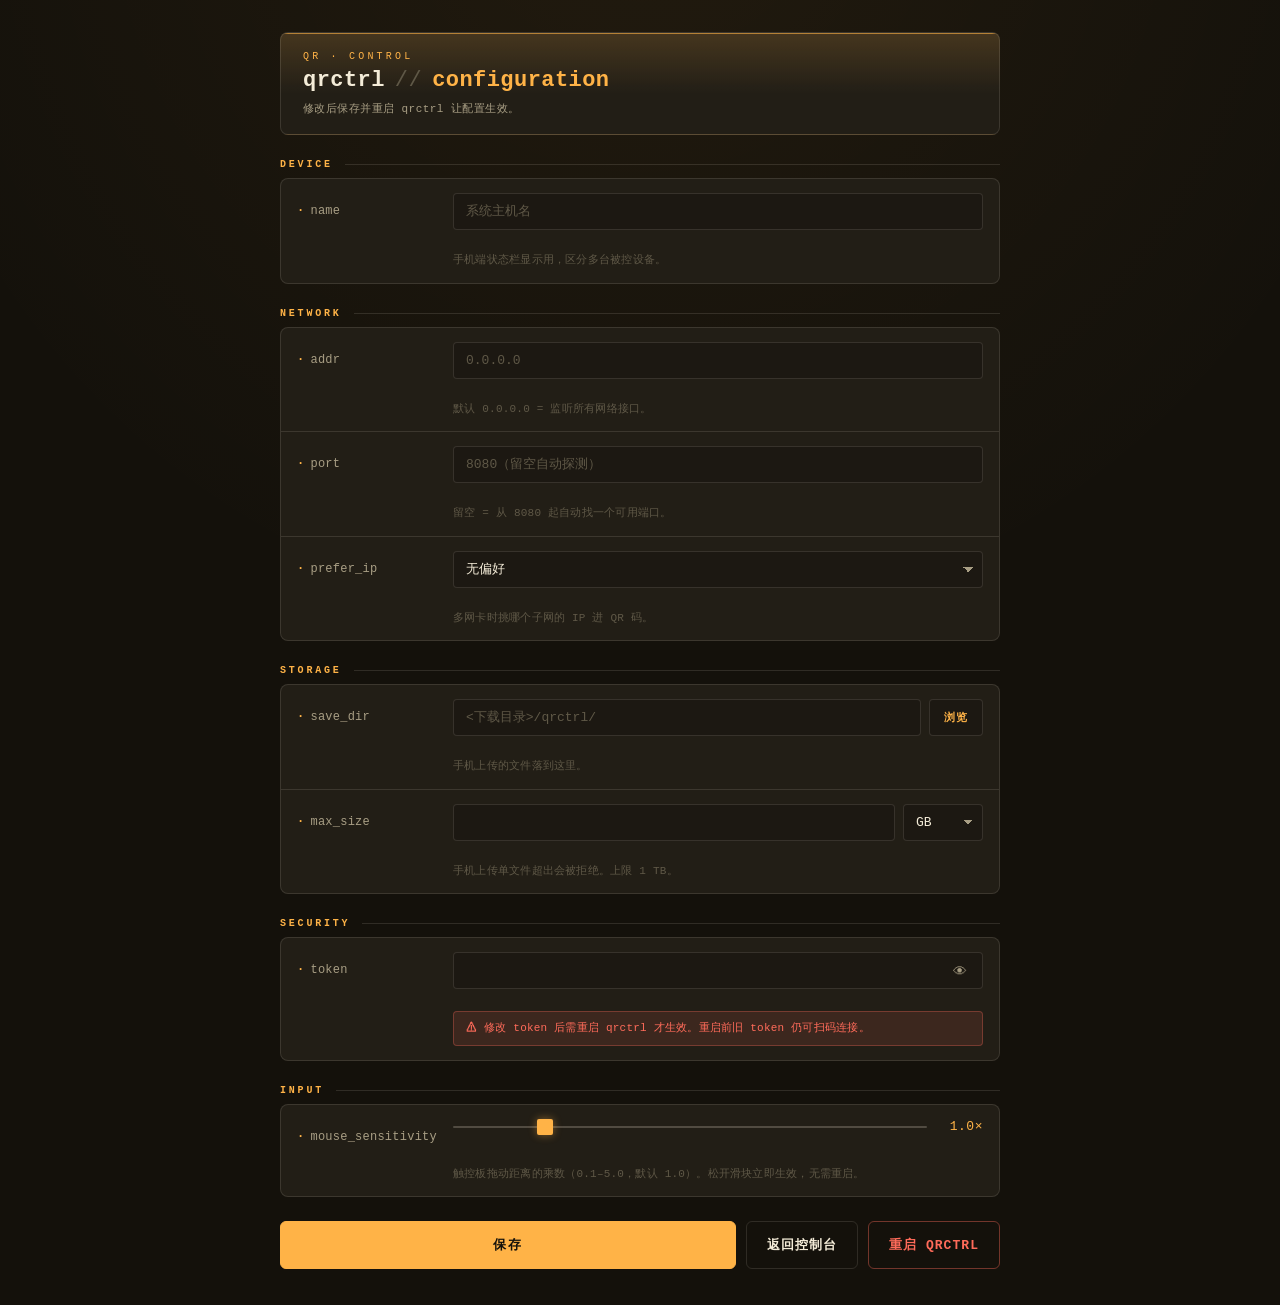
==== commit 70ae8efb: "Fix config page: slider value, back button, and theme styling Root cause: stray `}` after setMouseSe" ====
--- a/static/config.html
+++ b/static/config.html
@@ -305,9 +305,74 @@
   .inline-unit {
     display: flex;
     gap: 8px;
+    align-items: center;
   }
   .inline-unit input { flex: 1; min-width: 0; }
   .inline-unit select { flex: 0 0 auto; width: auto; min-width: 80px; }
+
+  /* 灵敏度滑块: phosphor terminal 风格 — 细线 track + 琥珀方块 knob + glow */
+  input[type="range"] {
+    -webkit-appearance: none;
+    appearance: none;
+    flex: 1;
+    min-width: 0;
+    height: 16px;
+    background: transparent;
+    cursor: pointer;
+    padding: 0;
+    margin: 0;
+  }
+  input[type="range"]::-webkit-slider-runnable-track {
+    height: 2px;
+    background: var(--border-hi);
+    border-radius: 1px;
+  }
+  input[type="range"]::-webkit-slider-thumb {
+    -webkit-appearance: none;
+    appearance: none;
+    margin-top: -7px;
+    width: 16px;
+    height: 16px;
+    background: var(--amber);
+    border: none;
+    border-radius: 2px;
+    box-shadow: 0 0 8px var(--amber-glow);
+    transition: background 0.12s, box-shadow 0.12s;
+  }
+  input[type="range"]:hover::-webkit-slider-thumb {
+    background: var(--amber-hi);
+    box-shadow: 0 0 12px var(--amber-glow);
+  }
+  input[type="range"]:active::-webkit-slider-thumb {
+    background: var(--amber-hi);
+  }
+  input[type="range"]::-moz-range-track {
+    height: 2px;
+    background: var(--border-hi);
+    border-radius: 1px;
+  }
+  input[type="range"]::-moz-range-thumb {
+    width: 16px;
+    height: 16px;
+    background: var(--amber);
+    border: none;
+    border-radius: 2px;
+    box-shadow: 0 0 8px var(--amber-glow);
+  }
+  input[type="range"]:hover::-moz-range-thumb {
+    background: var(--amber-hi);
+    box-shadow: 0 0 12px var(--amber-glow);
+  }
+  /* 数值显示: monospace + 琥珀 + 固定宽度避免拖动时布局跳动 */
+  .inline-unit output {
+    flex: 0 0 auto;
+    min-width: 48px;
+    text-align: right;
+    font-family: var(--font-mono);
+    font-size: 13px;
+    color: var(--amber);
+    letter-spacing: 0.04em;
+  }
 
   .btn-small {
     padding: 10px 14px;
@@ -734,7 +799,7 @@
 
 <div class="actions">
   <button type="button" class="btn-primary" id="save-btn">保存</button>
-  <a class="btn-secondary" id="back-link">← 返回控制台</a>
+  <a class="btn-secondary" id="back-link">返回控制台</a>
   <button type="button" class="btn-warning" id="restart-btn">重启 qrctrl</button>
 </div>
 
@@ -1168,6 +1233,13 @@
     sensVal.textContent = Number(sensEl.value).toFixed(1) + '×';
   });
   sensEl.addEventListener('change', setMouseSensitivity);
+
+  document.getElementById('token-toggle').onclick = () => {
+    const el = document.getElementById('f-token');
+    el.type = el.type === 'password' ? 'text' : 'password';
+  };
+  // 默认隐藏 token
+  document.getElementById('f-token').type = 'password';
 }
 
 // 触控板灵敏度 live-apply：直接 POST /api/mouse_sensitivity，后端立即改 state + 写文件。
@@ -1190,13 +1262,6 @@
     showToast('网络错误：' + e.message);
   }
 }
-  document.getElementById('token-toggle').onclick = () => {
-    const el = document.getElementById('f-token');
-    el.type = el.type === 'password' ? 'text' : 'password';
-  };
-  // 默认隐藏 token
-  document.getElementById('f-token').type = 'password';
-}
 
 window.addEventListener('DOMContentLoaded', async () => {
   // 返回控制台链接（用初始 token，保存后如改了 token 会被 saveConfig 更新）
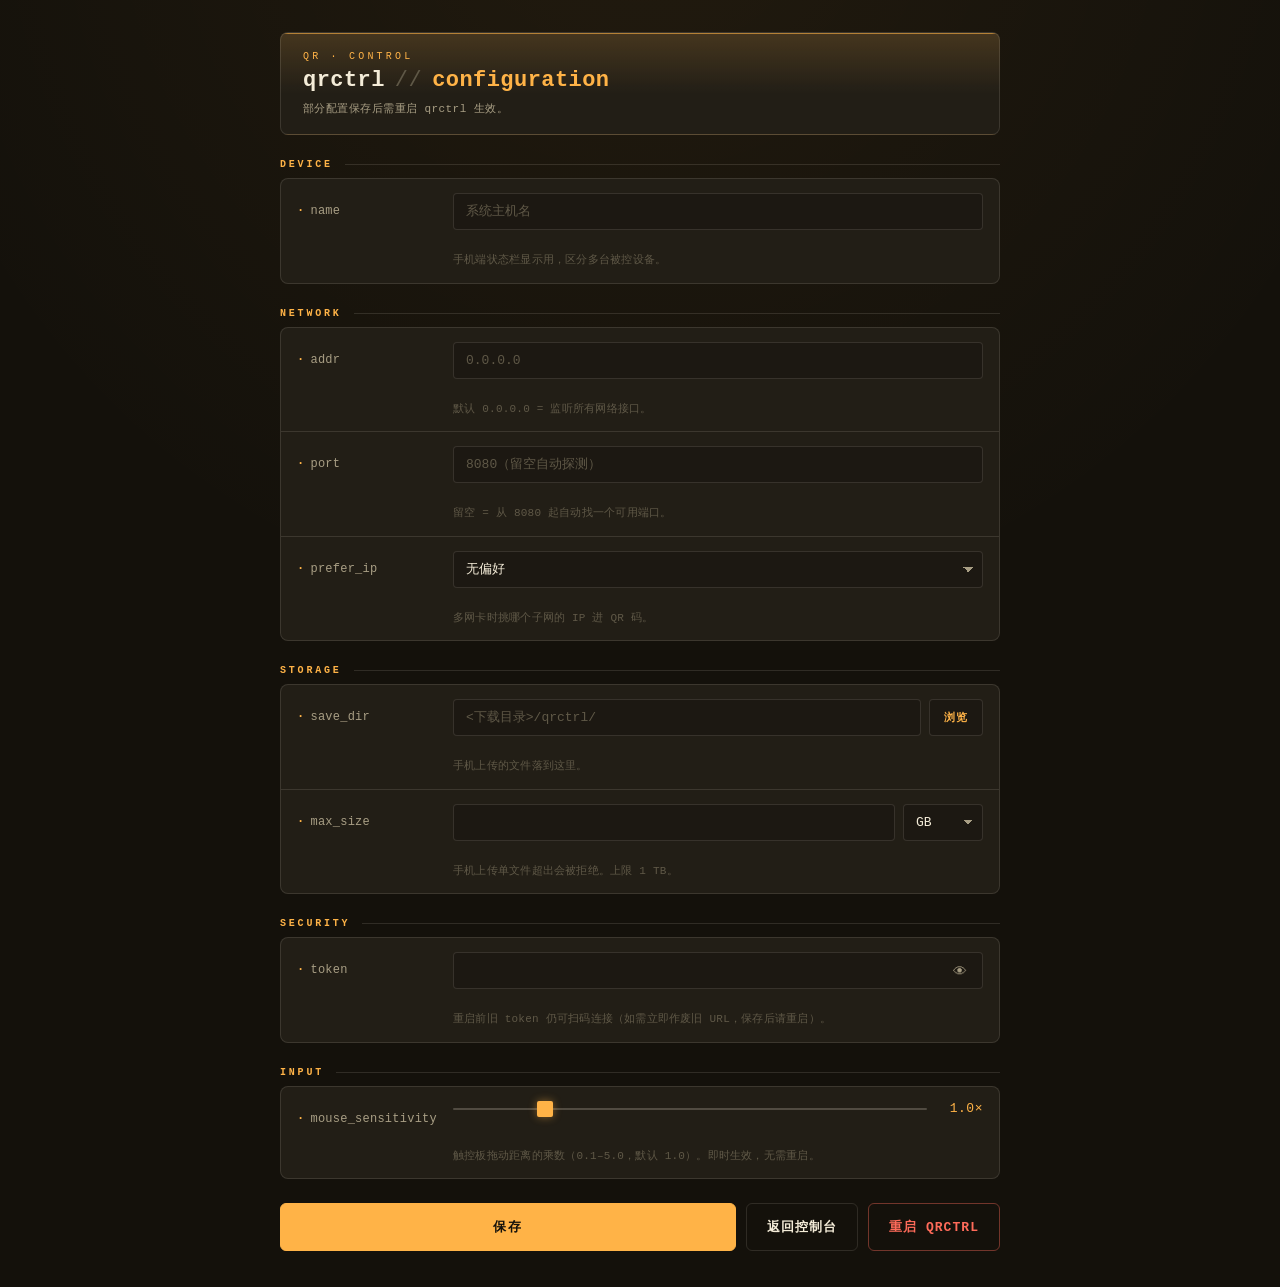
==== commit 327df2a6: "Soften misleading token restart warning The token field's red .warning box made it look like token w" ====
--- a/static/config.html
+++ b/static/config.html
@@ -696,7 +696,7 @@
 <div class="masthead">
   <div class="eyebrow">QR · CONTROL</div>
   <h1>qrctrl <span class="sep">//</span> <span class="module">configuration</span></h1>
-  <div class="sub">修改后保存并重启 qrctrl 让配置生效。</div>
+  <div class="sub">部分配置保存后需重启 qrctrl 生效。</div>
 </div>
 
 <div id="banner" class="banner"></div>
@@ -777,7 +777,7 @@
         <input type="text" id="f-token" autocomplete="off" autocorrect="off" spellcheck="false">
         <button type="button" class="toggle" id="token-toggle" aria-label="显隐 token">👁</button>
       </div>
-      <div class="warning">修改 token 后需重启 qrctrl 才生效。重启前旧 token 仍可扫码连接。</div>
+      <div class="hint">重启前旧 token 仍可扫码连接（如需立即作废旧 URL，保存后请重启）。</div>
     </div>
   </div>
 </div>
@@ -792,7 +792,7 @@
         <input type="range" id="f-mouse-sens" min="0.1" max="5.0" step="0.1" value="1.0">
         <output id="f-mouse-sens-val" for="f-mouse-sens">1.0×</output>
       </div>
-      <div class="hint">触控板拖动距离的乘数（0.1–5.0，默认 1.0）。松开滑块立即生效，无需重启。</div>
+      <div class="hint">触控板拖动距离的乘数（0.1–5.0，默认 1.0）。即时生效，无需重启。</div>
     </div>
   </div>
 </div>
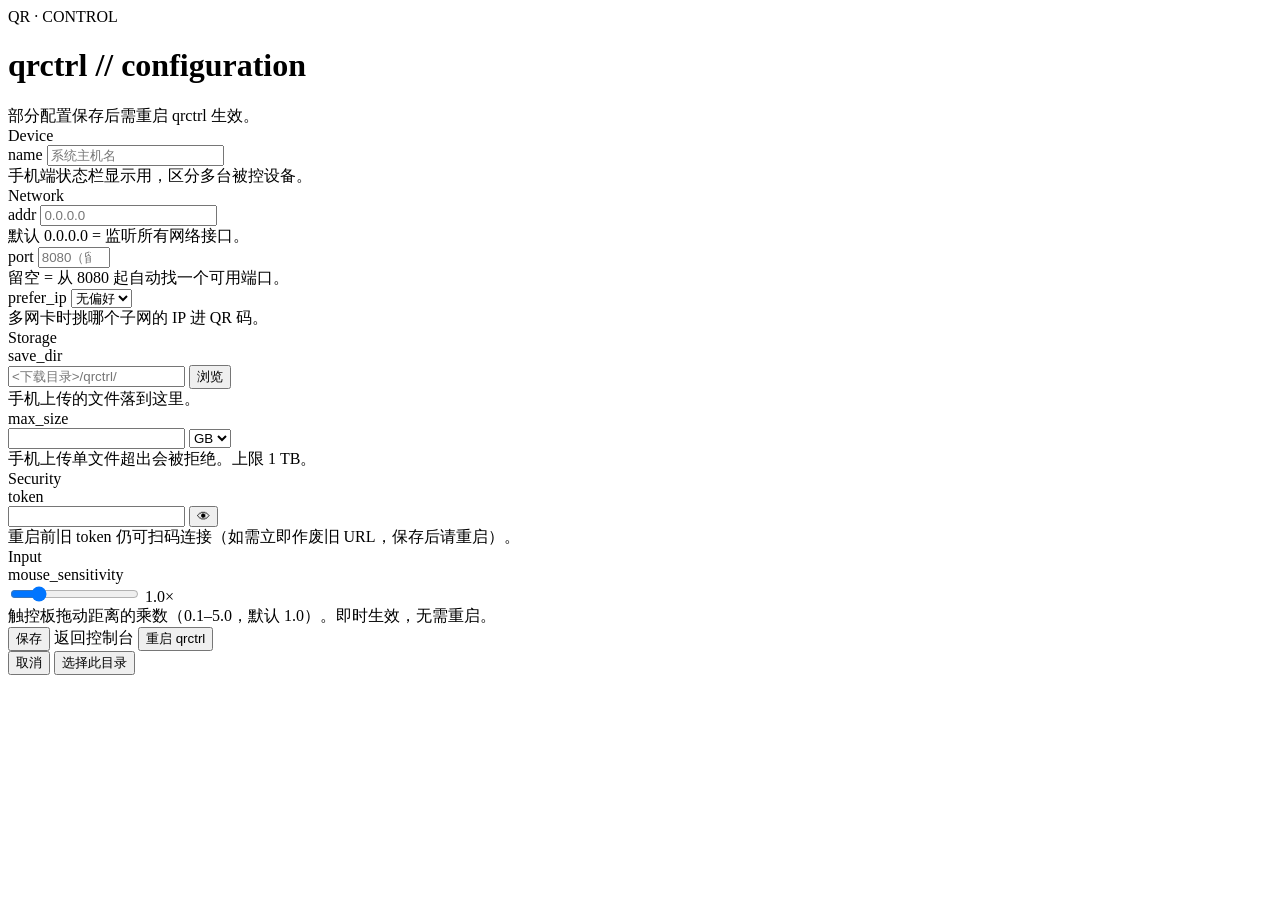
==== commit a692b19e: "v0.9.0: 上传自动推剪贴板 + 重启确认弹窗 + rust-embed 静态资源重构 - 文件上传批结束后一次性推 PC 剪贴板 (set_clipboard_files)，支持多文件，跟图片 " ====
--- a/static/config.html
+++ b/static/config.html
@@ -18,677 +18,8 @@
   } catch (e) {}
 })();
 </script>
-<style>
-  /* ============================================================
-     qrctrl — Phosphor Terminal theme · Configuration console
-     与 index.html 共用视觉语言：暗色控制台 / 等宽 UI / 琥珀强调
-     ============================================================ */
-  :root {
-    --bg: #14110B;
-    --bg-elev: #1C1812;
-    --panel: #221E16;
-    --panel-hi: #2A251C;
-    --ink: #F4ECD8;
-    --ink-dim: #A89E84;
-    --ink-faint: #5F5847;
-    --amber: #FFB347;
-    --amber-hi: #FFC76A;
-    --amber-soft: rgba(255, 179, 71, 0.16);
-    --amber-glow: rgba(255, 179, 71, 0.45);
-    --cyan: #5BD1E0;
-    --red: #FF6B5A;
-    --red-soft: rgba(255, 107, 90, 0.12);
-    --green: #6BCB77;
-    --border: rgba(244, 236, 216, 0.12);
-    --border-hi: rgba(244, 236, 216, 0.22);
-    --border-amber: rgba(255, 179, 71, 0.45);
-
-    --font-mono: 'SF Mono', 'JetBrains Mono', 'Cascadia Mono', 'Consolas', 'Menlo', 'Source Code Pro', 'Courier New', monospace;
-    --font-sans: -apple-system, BlinkMacSystemFont, 'Segoe UI', system-ui, 'PingFang SC', 'Hiragino Sans GB', 'Microsoft YaHei', sans-serif;
-  }
-
-  /* ============================================================
-     亮色主题：暖纸 + 深琥珀
-     只覆盖变量，所有组件自动跟随。
-     ============================================================ */
-  :root[data-theme="light"] {
-    --bg: #F5F1E8;
-    --bg-elev: #EDE5D2;
-    --panel: #FFFFFF;
-    --panel-hi: #F0EAD8;
-    --ink: #2A1F0E;
-    --ink-dim: #6B5C45;
-    --ink-faint: #A89E84;
-    --amber: #B45E0A;
-    --amber-hi: #C97A1C;
-    --amber-soft: rgba(180, 94, 10, 0.10);
-    --amber-glow: rgba(180, 94, 10, 0.30);
-    --cyan: #2B7A8C;
-    --red: #C73E2F;
-    --red-soft: rgba(199, 62, 47, 0.10);
-    --green: #4A8E4F;
-    --border: rgba(42, 31, 14, 0.15);
-    --border-hi: rgba(42, 31, 14, 0.30);
-    --border-amber: rgba(180, 94, 10, 0.50);
-  }
-
-  @media (prefers-reduced-motion: reduce) {
-    *, *::before, *::after {
-      animation-duration: 0.01ms !important;
-      transition-duration: 0.01ms !important;
-    }
-  }
-
-  * { box-sizing: border-box; margin: 0; padding: 0; }
-  /* 注意：不要给 body 设 height: 100%，否则在 box-sizing: border-box 下，
-     当内容撑满视口后 padding-bottom 会被挤出 body 边界之外，看起来底部没间距。
-     用 min-height: 100vh（见下方 body 规则）就够了。 */
-  body {
-    font-family: var(--font-sans);
-    background: var(--bg);
-    color: var(--ink);
-    /* 底部留白：PC 端 36px，iPhone 上叠加 safe-area-inset-bottom
-       避免按钮被 home indicator 横条遮挡。 */
-    padding: 32px 20px calc(36px + env(safe-area-inset-bottom, 0px));
-    min-height: 100vh;
-    background-image:
-      radial-gradient(circle at 50% -10%, rgba(255, 179, 71, 0.06) 0%, transparent 50%);
-    -webkit-font-smoothing: antialiased;
-  }
-  .wrap {
-    max-width: 720px;
-    margin: 0 auto;
-  }
-
-  /* ====== Header / brand ====== */
-  .masthead {
-    border: 1px solid var(--border);
-    border-radius: 8px;
-    background:
-      linear-gradient(180deg, var(--amber-soft), transparent 60%),
-      var(--panel);
-    padding: 18px 22px;
-    margin-bottom: 24px;
-    position: relative;
-    overflow: hidden;
-  }
-  .masthead::before {
-    content: '';
-    position: absolute;
-    top: 0; left: 0; right: 0;
-    height: 1px;
-    background: var(--amber);
-    opacity: 0.6;
-  }
-  .masthead .eyebrow {
-    font-family: var(--font-mono);
-    font-size: 10px;
-    letter-spacing: 0.32em;
-    color: var(--amber);
-    text-transform: uppercase;
-    margin-bottom: 6px;
-  }
-  .masthead h1 {
-    font-family: var(--font-mono);
-    font-size: 22px;
-    font-weight: 700;
-    letter-spacing: 0.02em;
-    color: var(--ink);
-    display: flex;
-    align-items: baseline;
-    gap: 10px;
-    flex-wrap: wrap;
-  }
-  .masthead h1 .sep {
-    color: var(--ink-faint);
-    font-weight: 400;
-  }
-  .masthead h1 .module {
-    color: var(--amber);
-  }
-  .masthead .sub {
-    font-family: var(--font-mono);
-    font-size: 11px;
-    color: var(--ink-dim);
-    margin-top: 8px;
-    letter-spacing: 0.04em;
-  }
-
-  /* ====== Banner ====== */
-  .banner {
-    padding: 12px 14px;
-    border: 1px solid var(--border-amber);
-    background: linear-gradient(180deg, var(--amber-soft), transparent);
-    color: var(--ink);
-    font-family: var(--font-mono);
-    font-size: 12px;
-    line-height: 1.65;
-    letter-spacing: 0.02em;
-    border-radius: 6px;
-    margin-bottom: 18px;
-    display: none;
-    position: relative;
-  }
-  .banner::before {
-    content: '! NOTE';
-    display: block;
-    font-size: 10px;
-    letter-spacing: 0.2em;
-    color: var(--amber);
-    margin-bottom: 6px;
-    font-weight: 700;
-  }
-  .banner.show { display: block; }
-  .banner a { color: var(--amber); word-break: break-all; }
-  .banner .url {
-    display: block;
-    margin-top: 6px;
-    font-family: var(--font-mono);
-    font-size: 11px;
-    color: var(--ink-dim);
-  }
-
-  /* ====== Section ====== */
-  .section {
-    margin-bottom: 24px;
-  }
-  .section-title {
-    font-family: var(--font-mono);
-    font-size: 10px;
-    letter-spacing: 0.28em;
-    text-transform: uppercase;
-    color: var(--amber);
-    margin-bottom: 8px;
-    display: flex;
-    align-items: center;
-    gap: 12px;
-    font-weight: 700;
-  }
-  .section-title::after {
-    content: '';
-    flex: 1;
-    height: 1px;
-    background: var(--border);
-  }
-  .section-body {
-    border: 1px solid var(--border);
-    border-radius: 8px;
-    background: var(--panel);
-    overflow: hidden;
-  }
-
-  /* ====== Field 行：左 label 右 input ====== */
-  .field {
-    display: grid;
-    grid-template-columns: 140px 1fr;
-    gap: 16px;
-    align-items: start;
-    padding: 14px 16px;
-    border-bottom: 1px solid var(--border);
-  }
-  .field:last-child { border-bottom: none; }
-  .field label {
-    font-family: var(--font-mono);
-    font-size: 12px;
-    color: var(--ink-dim);
-    letter-spacing: 0.02em;
-    padding-top: 11px;
-    text-transform: lowercase;
-  }
-  .field label::before {
-    content: '·';
-    color: var(--amber);
-    margin-right: 6px;
-    font-weight: 700;
-  }
-  .hint {
-    font-family: var(--font-mono);
-    font-size: 11px;
-    color: var(--ink-faint);
-    margin-top: 6px;
-    line-height: 1.5;
-    letter-spacing: 0.02em;
-    grid-column: 2;
-  }
-
-  /* 输入框：暗底 + 边框 */
-  input[type=text], input[type=number], input[type=password], select {
-    width: 100%;
-    padding: 10px 12px;
-    border: 1px solid var(--border);
-    border-radius: 4px;
-    font-size: 13px;
-    background: var(--bg-elev);
-    color: var(--ink);
-    font-family: var(--font-mono);
-    outline: none;
-    transition: border-color 0.15s, box-shadow 0.15s;
-  }
-  input::placeholder { color: var(--ink-faint); }
-  input:focus, select:focus {
-    border-color: var(--border-amber);
-    box-shadow: 0 0 0 1px var(--border-amber);
-  }
-  input.invalid {
-    border-color: var(--red);
-    box-shadow: 0 0 0 1px var(--red);
-  }
-  select {
-    appearance: none;
-    -webkit-appearance: none;
-    background-image: linear-gradient(45deg, transparent 50%, var(--ink-dim) 50%),
-                      linear-gradient(135deg, var(--ink-dim) 50%, transparent 50%);
-    background-position: calc(100% - 14px) 50%, calc(100% - 9px) 50%;
-    background-size: 5px 5px, 5px 5px;
-    background-repeat: no-repeat;
-    padding-right: 30px;
-    cursor: pointer;
-  }
-  select:focus {
-    background-image: linear-gradient(45deg, transparent 50%, var(--amber) 50%),
-                      linear-gradient(135deg, var(--amber) 50%, transparent 50%);
-  }
-  option {
-    background: var(--panel);
-    color: var(--ink);
-  }
-
-  /* 字段内的子布局 */
-  .row {
-    display: flex;
-    gap: 8px;
-    align-items: stretch;
-  }
-  .row > input { flex: 1; min-width: 0; }
-  .row > .btn-small { flex: 0 0 auto; }
-
-  .inline-unit {
-    display: flex;
-    gap: 8px;
-    align-items: center;
-  }
-  .inline-unit input { flex: 1; min-width: 0; }
-  .inline-unit select { flex: 0 0 auto; width: auto; min-width: 80px; }
-
-  /* 灵敏度滑块: phosphor terminal 风格 — 细线 track + 琥珀方块 knob + glow */
-  input[type="range"] {
-    -webkit-appearance: none;
-    appearance: none;
-    flex: 1;
-    min-width: 0;
-    height: 16px;
-    background: transparent;
-    cursor: pointer;
-    padding: 0;
-    margin: 0;
-  }
-  input[type="range"]::-webkit-slider-runnable-track {
-    height: 2px;
-    background: var(--border-hi);
-    border-radius: 1px;
-  }
-  input[type="range"]::-webkit-slider-thumb {
-    -webkit-appearance: none;
-    appearance: none;
-    margin-top: -7px;
-    width: 16px;
-    height: 16px;
-    background: var(--amber);
-    border: none;
-    border-radius: 2px;
-    box-shadow: 0 0 8px var(--amber-glow);
-    transition: background 0.12s, box-shadow 0.12s;
-  }
-  input[type="range"]:hover::-webkit-slider-thumb {
-    background: var(--amber-hi);
-    box-shadow: 0 0 12px var(--amber-glow);
-  }
-  input[type="range"]:active::-webkit-slider-thumb {
-    background: var(--amber-hi);
-  }
-  input[type="range"]::-moz-range-track {
-    height: 2px;
-    background: var(--border-hi);
-    border-radius: 1px;
-  }
-  input[type="range"]::-moz-range-thumb {
-    width: 16px;
-    height: 16px;
-    background: var(--amber);
-    border: none;
-    border-radius: 2px;
-    box-shadow: 0 0 8px var(--amber-glow);
-  }
-  input[type="range"]:hover::-moz-range-thumb {
-    background: var(--amber-hi);
-    box-shadow: 0 0 12px var(--amber-glow);
-  }
-  /* 数值显示: monospace + 琥珀 + 固定宽度避免拖动时布局跳动 */
-  .inline-unit output {
-    flex: 0 0 auto;
-    min-width: 48px;
-    text-align: right;
-    font-family: var(--font-mono);
-    font-size: 13px;
-    color: var(--amber);
-    letter-spacing: 0.04em;
-  }
-
-  .btn-small {
-    padding: 10px 14px;
-    border: 1px solid var(--border);
-    background: var(--bg-elev);
-    color: var(--amber);
-    font-family: var(--font-mono);
-    font-weight: 600;
-    font-size: 11px;
-    letter-spacing: 0.08em;
-    text-transform: uppercase;
-    border-radius: 4px;
-    cursor: pointer;
-    transition: border-color 0.12s, background 0.12s;
-  }
-  .btn-small:hover {
-    border-color: var(--border-amber);
-    background: var(--panel-hi);
-  }
-  .btn-small:active { background: var(--panel-hi); }
-  .btn-small:disabled {
-    background: var(--bg-elev);
-    color: var(--ink-faint);
-    cursor: not-allowed;
-    border-color: var(--border);
-  }
-
-  /* token 行的密码显隐按钮 */
-  .token-row { position: relative; }
-  .token-row .toggle {
-    position: absolute;
-    right: 8px; top: 50%;
-    transform: translateY(-50%);
-    background: none;
-    border: none;
-    cursor: pointer;
-    font-size: 14px;
-    color: var(--ink-dim);
-    padding: 4px 8px;
-    -webkit-tap-highlight-color: transparent;
-  }
-  .token-row .toggle:hover { color: var(--amber); }
-  .token-row input { padding-right: 40px !important; }
-
-  /* warning 提示 */
-  .warning {
-    background: var(--red-soft);
-    border: 1px solid rgba(255, 107, 90, 0.3);
-    color: var(--red);
-    padding: 8px 12px;
-    border-radius: 4px;
-    font-family: var(--font-mono);
-    font-size: 11px;
-    line-height: 1.5;
-    margin-top: 6px;
-    letter-spacing: 0.02em;
-    /* .field 是 140px 1fr 两列网格，warning 必须显式落到第 2 列（input 那列），
-       否则会被自动放进第 1 列（label 列），宽度只占 140px。 */
-    grid-column: 2;
-  }
-  .warning::before {
-    content: '⚠ ';
-    font-weight: 700;
-  }
-
-  /* ====== 底部 actions ====== */
-  .actions {
-    display: flex;
-    gap: 10px;
-    margin-top: 8px;
-    flex-wrap: wrap;
-  }
-  .btn-primary {
-    flex: 1;
-    min-width: 140px;
-    padding: 14px 24px;
-    background: var(--amber);
-    color: var(--bg);
-    border: 1px solid var(--amber);
-    border-radius: 6px;
-    font-family: var(--font-mono);
-    font-size: 13px;
-    font-weight: 700;
-    letter-spacing: 0.12em;
-    text-transform: uppercase;
-    cursor: pointer;
-    transition: background 0.12s, box-shadow 0.12s;
-  }
-  .btn-primary:hover {
-    background: var(--amber-hi);
-    box-shadow: 0 0 24px -4px var(--amber-glow);
-  }
-  .btn-primary:active { background: var(--amber-hi); }
-  .btn-primary:disabled {
-    background: var(--panel);
-    color: var(--ink-faint);
-    border-color: var(--border);
-    cursor: not-allowed;
-    box-shadow: none;
-  }
-  .btn-secondary {
-    flex: 0 0 auto;
-    padding: 14px 20px;
-    background: transparent;
-    color: var(--ink);
-    border: 1px solid var(--border);
-    border-radius: 6px;
-    font-family: var(--font-mono);
-    font-size: 13px;
-    font-weight: 600;
-    letter-spacing: 0.08em;
-    text-transform: uppercase;
-    text-decoration: none;
-    display: inline-flex;
-    align-items: center;
-    justify-content: center;
-    text-align: center;
-    transition: border-color 0.12s, color 0.12s;
-  }
-  .btn-secondary:hover {
-    color: var(--amber);
-    border-color: var(--border-amber);
-  }
-  .btn-warning {
-    flex: 0 0 auto;
-    padding: 14px 20px;
-    background: transparent;
-    color: var(--red);
-    border: 1px solid rgba(255, 107, 90, 0.4);
-    border-radius: 6px;
-    font-family: var(--font-mono);
-    font-size: 13px;
-    font-weight: 700;
-    letter-spacing: 0.08em;
-    text-transform: uppercase;
-    cursor: pointer;
-    transition: background 0.12s, border-color 0.12s;
-  }
-  .btn-warning:hover {
-    background: var(--red-soft);
-    border-color: var(--red);
-  }
-  .btn-warning:disabled {
-    color: var(--ink-faint);
-    border-color: var(--border);
-    background: transparent;
-    cursor: not-allowed;
-  }
-
-  /* ====== 目录选择模态 ====== */
-  .modal-bg {
-    position: fixed; inset: 0;
-    background: rgba(20, 17, 11, 0.88);
-    backdrop-filter: blur(6px);
-    -webkit-backdrop-filter: blur(6px);
-    display: none;
-    z-index: 100;
-    align-items: center;
-    justify-content: center;
-  }
-  .modal-bg.show { display: flex; }
-  .modal {
-    background: var(--panel);
-    border: 1px solid var(--border-amber);
-    border-radius: 8px;
-    width: 90%; max-width: 580px;
-    max-height: 80vh;
-    display: flex;
-    flex-direction: column;
-    overflow: hidden;
-    box-shadow: 0 12px 60px rgba(0,0,0,0.5), 0 0 40px -10px var(--amber-glow);
-  }
-  .modal-header {
-    padding: 12px 16px;
-    border-bottom: 1px solid var(--border);
-    background: linear-gradient(180deg, var(--amber-soft), transparent);
-    overflow-x: auto;
-    overflow-y: hidden;
-    white-space: nowrap;
-    display: flex;
-    align-items: center;
-    min-height: 32px;
-  }
-  #modal-breadcrumb { display: inline-flex; gap: 2px; align-items: center; }
-  #modal-breadcrumb a {
-    color: var(--ink-dim);
-    cursor: pointer;
-    text-decoration: none;
-    font-family: var(--font-mono);
-    font-size: 12px;
-    padding: 4px 8px;
-    border-radius: 4px;
-    transition: background 0.12s, color 0.12s;
-    user-select: none;
-  }
-  #modal-breadcrumb a:hover {
-    background: var(--bg-elev);
-    color: var(--amber);
-  }
-  #modal-breadcrumb a:active {
-    background: var(--panel-hi);
-  }
-  /* 「此电脑」根入口 */
-  #modal-breadcrumb a.root-link {
-    font-weight: 700;
-    color: var(--amber);
-  }
-  #modal-breadcrumb .sep {
-    color: var(--ink-faint);
-    font-family: var(--font-mono);
-    font-size: 11px;
-    padding: 0 2px;
-  }
-  .modal-body {
-    flex: 1; overflow-y: auto;
-    padding: 4px 0;
-  }
-  .dir-entry {
-    padding: 12px 16px;
-    font-family: var(--font-mono);
-    font-size: 13px;
-    cursor: pointer;
-    display: flex;
-    align-items: center;
-    gap: 10px;
-    border-bottom: 1px solid var(--border);
-    color: var(--ink);
-    transition: background 0.1s, color 0.1s;
-  }
-  .dir-entry:hover {
-    background: var(--bg-elev);
-    color: var(--amber);
-  }
-  .dir-entry .icon { color: var(--ink-dim); font-size: 14px; }
-  .dir-entry:hover .icon { color: var(--amber); }
-  .dir-entry.empty {
-    color: var(--ink-faint);
-    cursor: default;
-  }
-  .dir-entry.empty:hover {
-    background: transparent;
-    color: var(--ink-faint);
-  }
-  .dir-entry.empty:hover .icon { color: var(--ink-faint); }
-  .modal-footer {
-    padding: 12px 16px;
-    border-top: 1px solid var(--border);
-    display: flex;
-    gap: 10px;
-    justify-content: space-between;
-    align-items: center;
-    background: var(--bg-elev);
-  }
-  .modal-current {
-    font-family: var(--font-mono);
-    font-size: 11px;
-    color: var(--ink-dim);
-    flex: 1;
-    overflow: hidden;
-    text-overflow: ellipsis;
-    white-space: nowrap;
-    letter-spacing: 0.02em;
-  }
-  .modal-actions { display: flex; gap: 8px; }
-  #modal-select {
-    background: var(--amber);
-    color: var(--bg);
-    border-color: var(--amber);
-    font-weight: 700;
-  }
-  #modal-select:hover {
-    background: var(--amber-hi);
-    color: var(--bg);
-    border-color: var(--amber-hi);
-  }
-
-  /* ====== Toast ====== */
-  .toast {
-    position: fixed;
-    bottom: 24px;
-    left: 50%;
-    transform: translateX(-50%);
-    background: var(--panel);
-    color: var(--ink);
-    border: 1px solid var(--border-amber);
-    padding: 10px 18px;
-    border-radius: 6px;
-    font-family: var(--font-mono);
-    font-size: 12px;
-    letter-spacing: 0.02em;
-    z-index: 200;
-    opacity: 0;
-    pointer-events: none;
-    transition: opacity 0.2s;
-    box-shadow: 0 4px 20px rgba(0,0,0,0.4), 0 0 24px -8px var(--amber-glow);
-  }
-  .toast.show { opacity: 1; }
-
-  /* ====== 窄屏响应 ====== */
-  @media (max-width: 600px) {
-    body { padding: 16px 12px calc(28px + env(safe-area-inset-bottom, 0px)); }
-    .field {
-      grid-template-columns: 1fr;
-      gap: 6px;
-      padding: 12px 14px;
-    }
-    .field label { padding-top: 0; }
-    .hint, .warning { grid-column: 1; }
-    .masthead h1 { font-size: 18px; }
-    .actions { flex-direction: column; }
-    .btn-primary, .btn-secondary, .btn-warning {
-      flex: 1;
-      width: 100%;
-    }
-  }
-</style>
+<link rel="stylesheet" href="/css/base.css">
+<link rel="stylesheet" href="/css/config.css">
 </head>
 <body>
 <div class="wrap">
@@ -822,459 +153,6 @@
 
 <div class="toast" id="toast"></div>
 
-<script>
-const initialToken = new URLSearchParams(location.search).get('t') || '';
-let currentToken = initialToken;
-let modalCurrentPath = null;
-// 当前主题偏好（"dark"/"light"/"system"），用于系统主题变化时判断是否需要跟随。
-let currentThemePref = document.documentElement.getAttribute('data-theme') || 'system';
-
-function showToast(msg, ms = 1800) {
-  const el = document.getElementById('toast');
-  el.textContent = msg;
-  el.classList.add('show');
-  clearTimeout(showToast._t);
-  showToast._t = setTimeout(() => el.classList.remove('show'), ms);
-}
-
-function apiUrl(path, params = {}) {
-  const u = new URL(path, location.origin);
-  params.t = currentToken;
-  for (const [k, v] of Object.entries(params)) {
-    if (v !== undefined && v !== null) u.searchParams.set(k, v);
-  }
-  return u.toString();
-}
-
-async function fetchJson(url, opts) {
-  const res = await fetch(url, opts);
-  if (res.status === 401) {
-    showToast('Token 失效，请从托盘菜单重新打开配置页');
-    throw new Error('unauthorized');
-  }
-  return res;
-}
-
-// 把字节转成 {value, unit}，方便回填表单
-function bytesToUnit(bytes) {
-  if (bytes >= 1024 * 1024 * 1024 && bytes % (1024 * 1024 * 1024) === 0) {
-    return { value: bytes / (1024 * 1024 * 1024), unit: 'GB' };
-  }
-  if (bytes >= 1024 * 1024 && bytes % (1024 * 1024) === 0) {
-    return { value: bytes / (1024 * 1024), unit: 'MB' };
-  }
-  if (bytes >= 1024 && bytes % 1024 === 0) {
-    return { value: bytes / 1024, unit: 'KB' };
-  }
-  return { value: bytes, unit: 'B' };
-}
-
-function unitToBytes(value, unit) {
-  const v = Number(value);
-  if (!Number.isFinite(v) || v <= 0) return 0;
-  switch (unit) {
-    case 'KB': return Math.floor(v * 1024);
-    case 'MB': return Math.floor(v * 1024 * 1024);
-    case 'GB': return Math.floor(v * 1024 * 1024 * 1024);
-    default:   return Math.floor(v);
-  }
-}
-
-async function loadConfig() {
-  try {
-    const res = await fetchJson(apiUrl('/api/config'));
-    const cfg = await res.json();
-    document.getElementById('f-name').value = cfg.name || '';
-    document.getElementById('f-addr').value = cfg.addr || '';
-    document.getElementById('f-port').value = cfg.port || '';
-    document.getElementById('f-save-dir').value = cfg.save_dir || '';
-    const ms = bytesToUnit(cfg.max_size || 0);
-    document.getElementById('f-max-size').value = ms.value;
-    document.getElementById('f-max-unit').value = ms.unit;
-    document.getElementById('f-token').value = cfg.token || '';
-    // mouse_sensitivity：clamp 到 [0.1, 5.0]，缺失时默认 1.0
-    const sens = Math.min(5.0, Math.max(0.1, Number(cfg.mouse_sensitivity) || 1.0));
-    document.getElementById('f-mouse-sens').value = sens;
-    document.getElementById('f-mouse-sens-val').textContent = sens.toFixed(1) + '×';
-    // prefer_ip 选中（loadLocalIps 已填充选项）
-    const prefSel = document.getElementById('f-prefer-ip');
-    const pref = cfg.prefer_ip || '';
-    if (!pref || [...prefSel.options].some(o => o.value === pref)) {
-      prefSel.value = pref;
-    }
-    // 应用主题：cfg.theme 可能是 "dark"/"light"/"system"（或缺失 → system 跟随系统）。
-    // 与首屏 inline script 一致——这里再次应用是冗余但幂等的，主要给后端被改后的情况兜底。
-    applyTheme(cfg.theme || 'system');
-  } catch (e) {
-    console.error(e);
-  }
-}
-
-// 主题应用：system 用 prefers-color-scheme 解析，其他直接用。
-function applyTheme(theme) {
-  currentThemePref = theme || 'system';
-  let resolved = theme;
-  if (theme === 'system' || !theme) {
-    resolved = window.matchMedia('(prefers-color-scheme: light)').matches ? 'light' : 'dark';
-  }
-  document.documentElement.setAttribute('data-theme', resolved);
-}
-
-// 系统主题变化时，仅当用户偏好为 system 时跟随。否则保持用户显式选择。
-if (window.matchMedia) {
-  window.matchMedia('(prefers-color-scheme: light)').addEventListener('change', () => {
-    if (currentThemePref === 'system') {
-      applyTheme('system');
-    }
-  });
-}
-
-async function loadLocalIps(selectedPref) {
-  try {
-    const res = await fetchJson(apiUrl('/api/local_ips'));
-    const ifs = await res.json();
-    const sel = document.getElementById('f-prefer-ip');
-    const cur = selectedPref || sel.value;
-    sel.innerHTML = '<option value="">无偏好</option>';
-    // 列出所有接口（不去重）：网卡名 + IP + CIDR，让用户一眼挑出想要的网卡。
-    // 多个 IP 共享同一 prefer 前缀时它们指向同一个值（前缀过滤），但展示分开便于识别。
-    for (const f of ifs) {
-      const opt = document.createElement('option');
-      opt.value = f.prefer;
-      opt.textContent = `${f.name}  ·  ${f.ip}  (${f.cidr})`;
-      sel.appendChild(opt);
-    }
-    if (cur && [...sel.options].some(o => o.value === cur)) {
-      sel.value = cur;
-    }
-  } catch (e) {
-    console.error(e);
-  }
-}
-
-// ============= 端口可用性预检 =============
-async function checkPort() {
-  const portEl = document.getElementById('f-port');
-  const hintEl = document.getElementById('port-hint');
-  const addr = document.getElementById('f-addr').value.trim() || '0.0.0.0';
-  const port = portEl.value.trim();
-  if (!port) {
-    portEl.classList.remove('invalid');
-    hintEl.textContent = '留空 = 从 8080 起自动找一个可用端口。';
-    hintEl.style.color = '';
-    return;
-  }
-  try {
-    const res = await fetchJson(apiUrl('/api/check_port', { addr, port }));
-    const data = await res.json();
-    if (data.free) {
-      portEl.classList.remove('invalid');
-      if (data.self) {
-        hintEl.textContent = '· 当前 qrctrl 正在使用此端口';
-        hintEl.style.color = 'var(--cyan)';
-      } else {
-        hintEl.textContent = '✓ 可用';
-        hintEl.style.color = 'var(--amber)';
-      }
-    } else {
-      portEl.classList.add('invalid');
-      hintEl.textContent = '✗ 该端口已被占用或权限不足';
-      hintEl.style.color = 'var(--red)';
-    }
-  } catch (e) { /* 忽略 */ }
-}
-
-// ============= 目录选择模态 =============
-async function openDirPicker() {
-  document.getElementById('dir-modal').classList.add('show');
-  await navigateDir(null);
-}
-
-async function navigateDir(path) {
-  try {
-    const params = {};
-    if (path) params.path = path;
-    const res = await fetchJson(apiUrl('/api/list_dir', params));
-    const data = await res.json();
-    const isRoots = data.is_roots === true;
-
-    // roots 视图下不更新 modalCurrentPath——「选择此目录」按钮也禁用，
-    // 因为 roots 本身不是有效目录。保留上次的具体路径以便用户返回。
-    if (!isRoots) {
-      modalCurrentPath = data.current;
-    }
-    document.getElementById('modal-current').textContent = isRoots ? '此电脑' : data.current;
-    // 选择按钮：roots 视图下禁用
-    document.getElementById('modal-select').disabled = isRoots;
-
-    // 面包屑（类 Finder 风格：用 › 分隔）
-    const bcEl = document.getElementById('modal-breadcrumb');
-    bcEl.innerHTML = '';
-
-    // 分隔符工具：在两个元素之间插一个「 › 」
-    const pushSep = () => {
-      const s = document.createElement('span');
-      s.className = 'sep';
-      s.textContent = '›';
-      bcEl.appendChild(s);
-    };
-
-    // 最前的「此电脑」入口（跨平台统一文案）
-    const rootLink = document.createElement('a');
-    rootLink.className = 'root-link';
-    rootLink.textContent = '💻 此电脑';
-    rootLink.onclick = (e) => { e.preventDefault(); navigateDir('roots'); };
-    bcEl.appendChild(rootLink);
-
-    if (!isRoots) {
-      const isWin = data.current.includes('\\') || /^[A-Z]:/i.test(data.current);
-      const sepChar = isWin ? '\\' : '/';
-      const parts = data.current.split(/[\\/]/).filter(Boolean);
-
-      // 逐段构造面包屑。Windows: parts[0] = "D:"，acc 起步 "D:\\"；
-      // Unix: 第一个段是根下的第一级目录，acc 起步 "/<part>"。
-      let acc = isWin ? (parts[0] + '\\') : '';
-      for (let i = 0; i < parts.length; i++) {
-        if (i > 0) {
-          acc = acc.replace(/[\\/]$/, '') + sepChar + parts[i];
-        } else if (!isWin) {
-          acc = '/' + parts[i];
-        }
-        pushSep();
-        const a = document.createElement('a');
-        a.textContent = parts[i];
-        const target = acc;
-        a.onclick = (e) => { e.preventDefault(); navigateDir(target); };
-        bcEl.appendChild(a);
-      }
-    }
-
-    // 条目
-    const bodyEl = document.getElementById('modal-entries');
-    bodyEl.innerHTML = '';
-
-    if (isRoots) {
-      // 列盘符（Windows）或 `/`（Unix）。每个 entry 自带 path 字段。
-      if (data.entries.length === 0) {
-        const empty = document.createElement('div');
-        empty.className = 'dir-entry empty';
-        empty.textContent = '（未检测到可用盘符）';
-        bodyEl.appendChild(empty);
-      }
-      for (const e of data.entries) {
-        const el = document.createElement('div');
-        el.className = 'dir-entry';
-        el.innerHTML = '<span class="icon">💽</span> ' + e.name;
-        el.onclick = () => navigateDir(e.path);
-        bodyEl.appendChild(el);
-      }
-      return;
-    }
-
-    // 上级目录
-    if (data.parent) {
-      const el = document.createElement('div');
-      el.className = 'dir-entry';
-      el.innerHTML = '<span class="icon">↑</span> ..';
-      el.onclick = () => navigateDir(data.parent);
-      bodyEl.appendChild(el);
-    }
-    if (data.entries.length === 0 && !data.parent) {
-      const empty = document.createElement('div');
-      empty.className = 'dir-entry empty';
-      empty.textContent = '（空）';
-      bodyEl.appendChild(empty);
-    }
-    const isWin = data.current.includes('\\') || /^[A-Z]:/i.test(data.current);
-    const sepChar = isWin ? '\\' : '/';
-    for (const e of data.entries) {
-      const el = document.createElement('div');
-      el.className = 'dir-entry';
-      el.innerHTML = '<span class="icon">📁</span> ' + e.name;
-      el.onclick = () => navigateDir(data.current + sepChar + e.name);
-      bodyEl.appendChild(el);
-    }
-  } catch (e) {
-    showToast('读取目录失败');
-  }
-}
-
-function closeDirPicker() {
-  document.getElementById('dir-modal').classList.remove('show');
-}
-
-function selectDir() {
-  if (modalCurrentPath) {
-    document.getElementById('f-save-dir').value = modalCurrentPath;
-  }
-  closeDirPicker();
-}
-
-// ============= 收集表单 → POST =============
-async function saveConfig() {
-  const portRaw = document.getElementById('f-port').value.trim();
-  const cfg = {
-    name: document.getElementById('f-name').value.trim() || null,
-    addr: document.getElementById('f-addr').value.trim() || null,
-    port: portRaw ? Number(portRaw) : null,
-    save_dir: document.getElementById('f-save-dir').value.trim() || null,
-    max_size: unitToBytes(
-      document.getElementById('f-max-size').value,
-      document.getElementById('f-max-unit').value
-    ),
-    token: document.getElementById('f-token').value.trim() || null,
-    prefer_ip: document.getElementById('f-prefer-ip').value || null,
-    // 灵敏度已通过 /api/mouse_sensitivity live-apply 写过文件，这里只是带着避免
-    // set_config_handler 的 save(&payload) 把 None 写回成缺失字段（会擦掉之前 live-apply 的值）
-    mouse_sensitivity: Number(document.getElementById('f-mouse-sens').value),
-  };
-
-  const saveBtn = document.getElementById('save-btn');
-  saveBtn.disabled = true;
-  saveBtn.textContent = '保存中...';
-  try {
-    const res = await fetchJson(apiUrl('/api/config'), {
-      method: 'POST',
-      headers: { 'Content-Type': 'application/json' },
-      body: JSON.stringify(cfg),
-    });
-    const data = await res.json();
-    if (!data.ok) {
-      showToast('保存失败：' + (data.error || '未知错误'), 3000);
-      return;
-    }
-    // 所有字段都不 live-apply——只写文件，下次启动才生效。
-    // 不再回 new_token：之前 token 改了会换前端内存里的 currentToken，
-    // 但 state.token 不可变、后端鉴权仍用旧 token，导致后续 fetch 401。
-    // 统一重启生效消除这个 bug。
-    const banner = document.getElementById('banner');
-    banner.innerHTML = '已保存。<strong>请点击「重启 qrctrl」让所有配置（包括 token）生效。</strong>重启前当前会话仍用旧配置工作。';
-    banner.classList.add('show');
-    showToast('已保存，请重启 qrctrl');
-  } catch (e) {
-    showToast('网络错误');
-  } finally {
-    saveBtn.disabled = false;
-    saveBtn.textContent = '保存';
-  }
-}
-
-// ============= 重启 qrctrl =============
-// 流程：POST /api/restart → server 触发 tray 退出 + 自己 graceful shutdown →
-// main 检测到 restart_flag=true 后 spawn 新进程接管 → 新进程 bind 同端口。
-// fetch 大概率会因为 server 关闭而失败，这是预期内的。
-// 之后轮询 /api/config 直到拿到任何 HTTP 响应（200 或 401）就算服务器回来了：
-// - 200：旧 token 仍有效（用户没改 token 或改了又改回来）→ 自动刷新页面
-// - 401：服务器回来了但旧 token 失效（用户改了 token）→ 提示用托盘菜单重进
-async function restartQrctrl() {
-  if (!confirm('确定要重启 qrctrl 吗？重启期间手机端会短暂断连，此页面也会暂时无响应。')) {
-    return;
-  }
-  const restartBtn = document.getElementById('restart-btn');
-  restartBtn.disabled = true;
-  restartBtn.textContent = '正在重启...';
-
-  const banner = document.getElementById('banner');
-  banner.innerHTML = '<strong>正在重启 qrctrl...</strong>页面将在几秒后自动恢复。';
-  banner.classList.add('show');
-
-  // 发起重启请求（fetch 会因为 server 关闭而失败，预期内）
-  try {
-    await fetch(apiUrl('/api/restart'), { method: 'POST', cache: 'no-store' });
-  } catch (e) {
-    // 预期内：server 关闭导致 fetch 失败
-  }
-
-  // 给老进程退出 + 新进程 spawn + bind 一点时间，再开始轮询
-  await new Promise(r => setTimeout(r, 1200));
-
-  // 轮询上限 30 秒；只要拿到任何 HTTP 响应就说明服务器回来了
-  const deadline = Date.now() + 30000;
-  while (Date.now() < deadline) {
-    try {
-      const res = await fetch(apiUrl('/api/config'), { cache: 'no-store' });
-      if (res.status === 200) {
-        banner.innerHTML = '<strong>重启完成。</strong>正在刷新页面...';
-        setTimeout(() => location.reload(), 500);
-        return;
-      }
-      if (res.status === 401) {
-        // 服务器回来了但 URL 里的 token 失效（用户改过 token）
-        banner.innerHTML = '<strong>重启完成。</strong>Token 已变更，请通过托盘菜单「配置...」或重新扫码进入配置页。';
-        restartBtn.textContent = '已重启';
-        return;
-      }
-      // 其他状态码不应该出现，继续轮询
-    } catch (e) {
-      // 服务器还没起来，继续等
-    }
-    await new Promise(r => setTimeout(r, 1000));
-  }
-
-  banner.innerHTML = '<strong>重启超时。</strong>30 秒内未检测到 qrctrl 恢复，请检查托盘图标是否存在，或手动重新启动。';
-  restartBtn.disabled = false;
-  restartBtn.textContent = '重启 qrctrl';
-}
-
-// ============= 初始化 =============
-function bindEvents() {
-  document.getElementById('browse-btn').onclick = openDirPicker;
-  document.getElementById('modal-cancel').onclick = closeDirPicker;
-  document.getElementById('modal-select').onclick = selectDir;
-  document.getElementById('save-btn').onclick = saveConfig;
-  document.getElementById('restart-btn').onclick = restartQrctrl;
-  document.getElementById('f-port').addEventListener('blur', checkPort);
-  document.getElementById('f-addr').addEventListener('blur', checkPort);
-
-  // 灵敏度滑块：input 时实时更新数值显示，change（松开）时 POST 后端 live-apply
-  const sensEl = document.getElementById('f-mouse-sens');
-  const sensVal = document.getElementById('f-mouse-sens-val');
-  sensEl.addEventListener('input', () => {
-    sensVal.textContent = Number(sensEl.value).toFixed(1) + '×';
-  });
-  sensEl.addEventListener('change', setMouseSensitivity);
-
-  document.getElementById('token-toggle').onclick = () => {
-    const el = document.getElementById('f-token');
-    el.type = el.type === 'password' ? 'text' : 'password';
-  };
-  // 默认隐藏 token
-  document.getElementById('f-token').type = 'password';
-}
-
-// 触控板灵敏度 live-apply：直接 POST /api/mouse_sensitivity，后端立即改 state + 写文件。
-// 不走 saveConfig 路径——那条路径所有字段都要重启生效，灵敏度不需要。
-async function setMouseSensitivity() {
-  const v = Number(document.getElementById('f-mouse-sens').value);
-  try {
-    const res = await fetchJson(apiUrl('/api/mouse_sensitivity'), {
-      method: 'POST',
-      headers: { 'Content-Type': 'application/json' },
-      body: JSON.stringify({ mouse_sensitivity: v }),
-    });
-    const r = await res.json();
-    if (!r.ok) {
-      showToast('保存失败：' + (r.error || '未知错误'));
-      // 失败时回滚到后端当前值
-      await loadConfig();
-    }
-  } catch (e) {
-    showToast('网络错误：' + e.message);
-  }
-}
-
-window.addEventListener('DOMContentLoaded', async () => {
-  // 返回控制台链接（用初始 token，保存后如改了 token 会被 saveConfig 更新）
-  const backUrl = new URL(location.pathname.replace('/config', '/'), location.origin);
-  backUrl.searchParams.set('t', initialToken);
-  document.getElementById('back-link').href = backUrl.toString();
-
-  bindEvents();
-
-  // 串行：先拉候选 IP 填充下拉框，再拉当前配置回填（确保 prefer_ip 选中状态不丢）
-  await loadLocalIps();
-  await loadConfig();
-});
-</script>
+<script src="/js/config.js" defer></script>
 </body>
 </html>
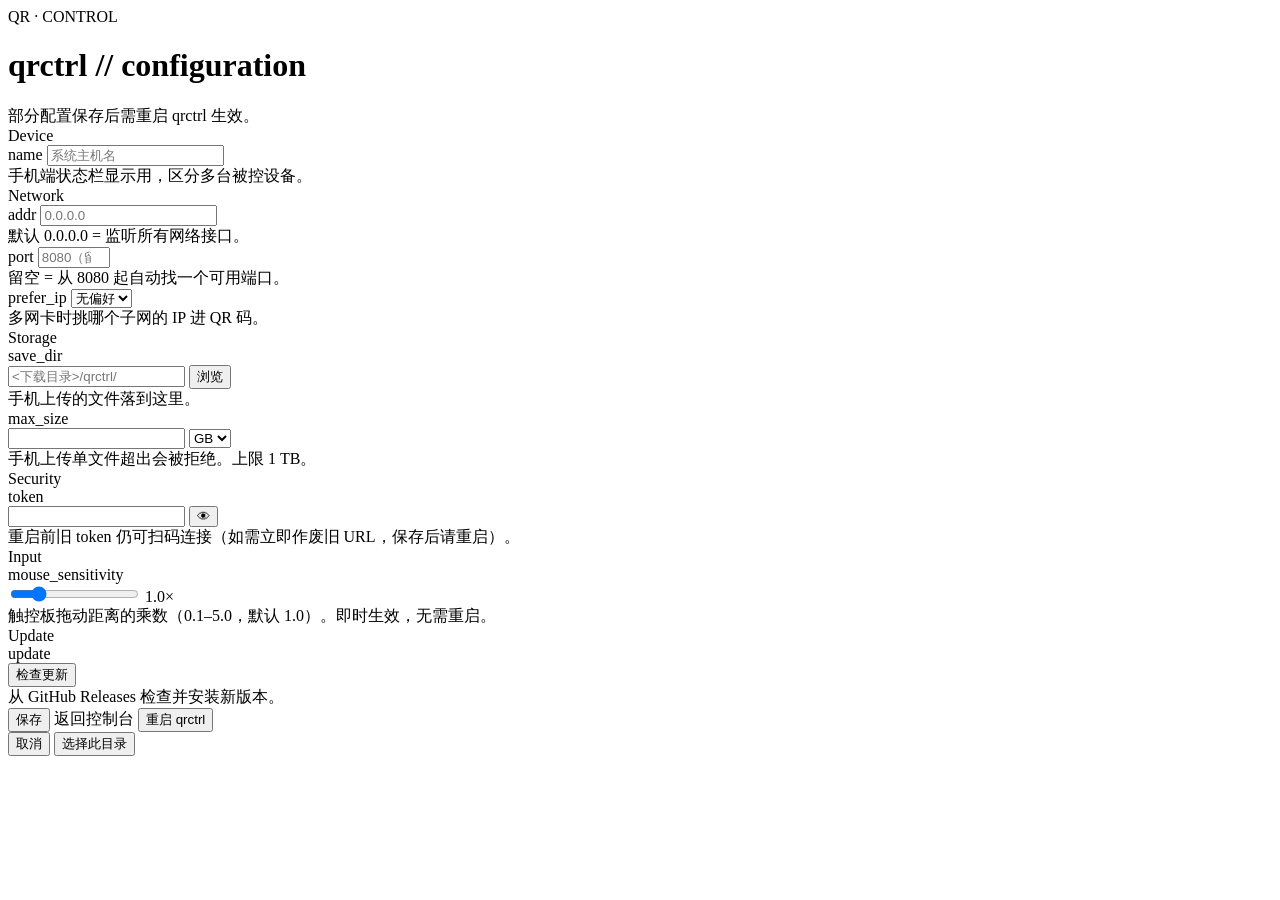
==== commit 9f84a11d: "在线升级：GitHub Releases 自更新 + minisign 签名全链路 - src/update.rs：检查/下载/sha256+Ed25519 验签/三平台安装   （Windows/L" ====
--- a/static/config.html
+++ b/static/config.html
@@ -128,6 +128,32 @@
   </div>
 </div>
 
+<!-- ============ 更新 ============ -->
+<!-- 状态由 /api/update/status 驱动（update.rs 的 UpdatePhase，tag = "state"）。
+     单行极简布局：按钮、状态文案、更新日志链接、下载进度条同处一个 flex 行，
+     按状态互斥显隐（下载时按钮隐藏只留进度条）。 -->
+<div class="section" id="update-section">
+  <div class="section-title">Update</div>
+  <div class="section-body">
+    <div class="field">
+      <label>update</label>
+      <div class="update-row">
+        <button type="button" class="btn-small" id="update-check-btn">检查更新</button>
+        <button type="button" class="btn-small btn-primary-small" id="update-install-btn" hidden>安装</button>
+        <button type="button" class="btn-small" id="update-skip-btn" hidden>跳过此版本</button>
+        <button type="button" class="btn-small btn-primary-small" id="update-restart-btn" hidden>重启以完成更新</button>
+        <span class="update-note" id="update-note"></span>
+        <a id="update-notes-link" class="update-notes-link" target="_blank" rel="noopener" hidden>更新日志</a>
+        <div class="update-progress" id="update-progress" hidden>
+          <div class="update-progress-track"><div class="update-progress-fill" id="update-progress-fill"></div></div>
+          <span class="update-progress-text" id="update-progress-text"></span>
+        </div>
+      </div>
+      <div class="hint">从 GitHub Releases 检查并安装新版本。</div>
+    </div>
+  </div>
+</div>
+
 <div class="actions">
   <button type="button" class="btn-primary" id="save-btn">保存</button>
   <a class="btn-secondary" id="back-link">返回控制台</a>
